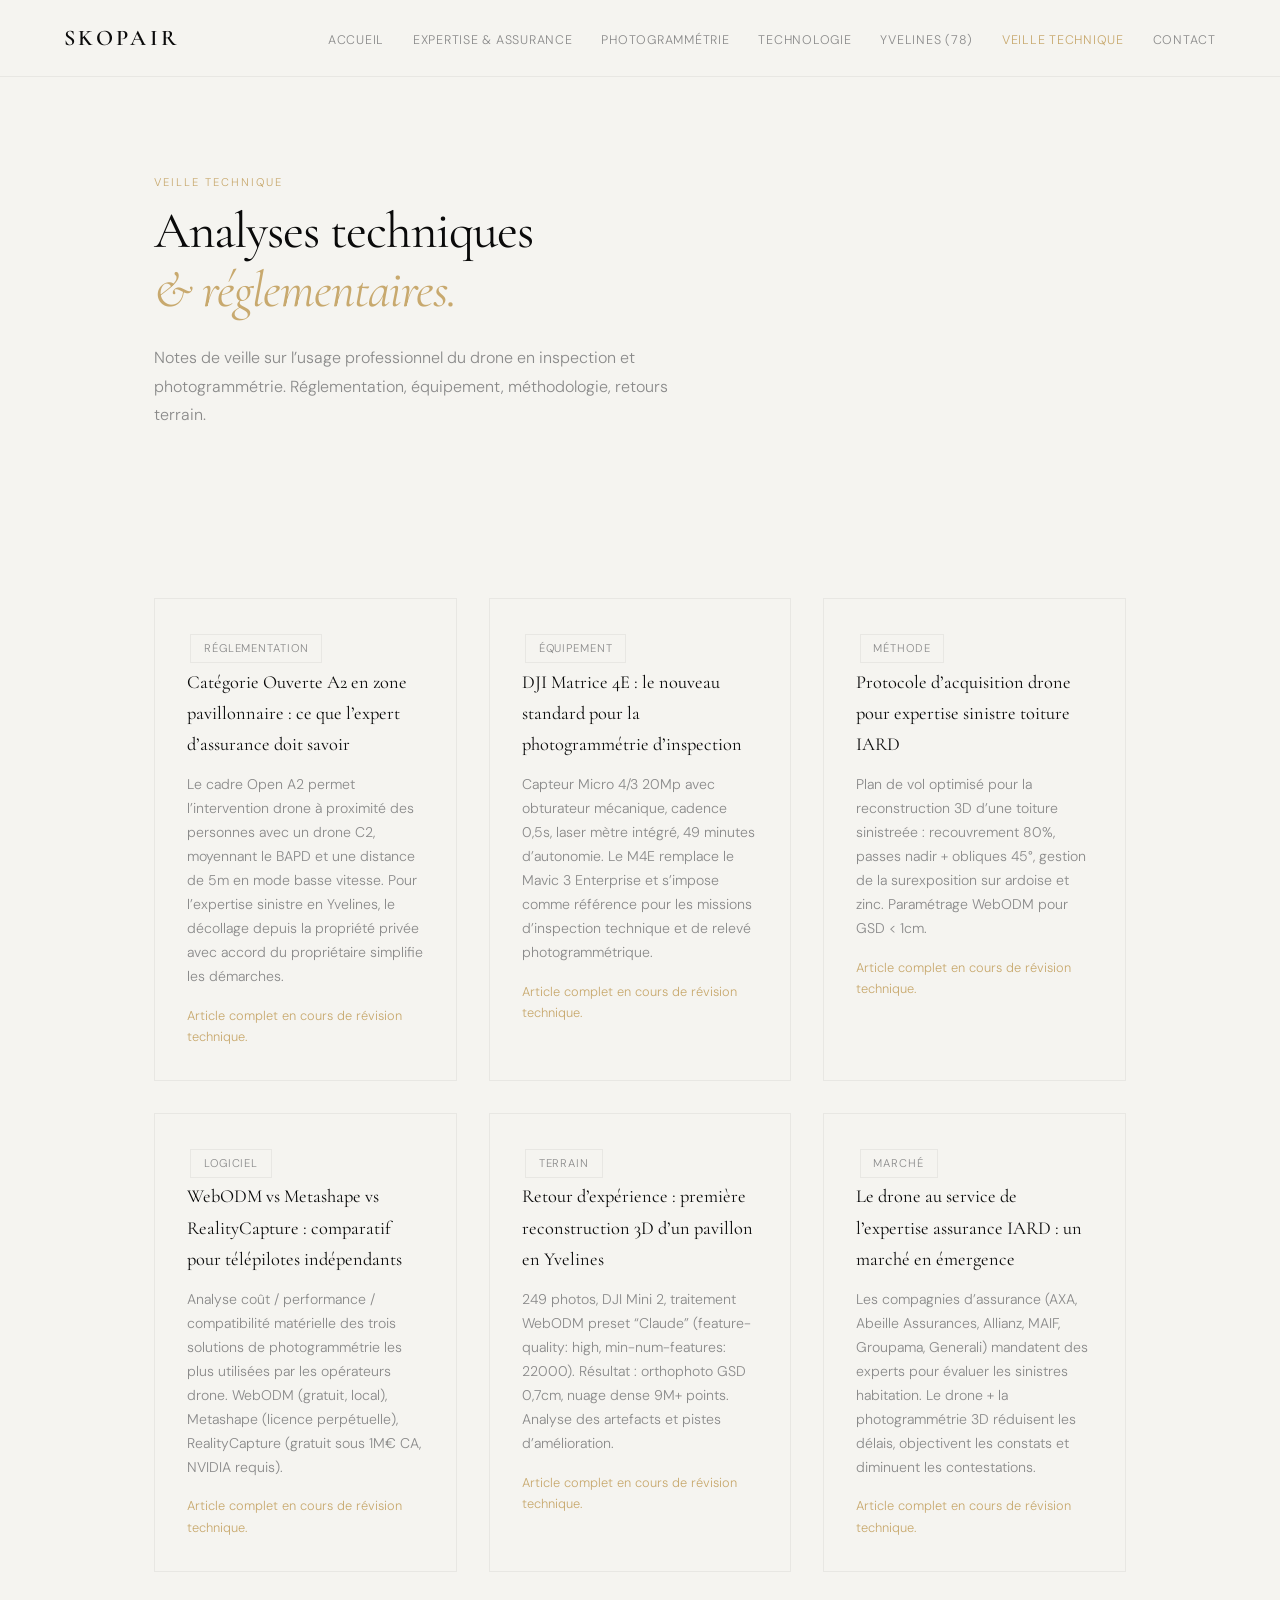
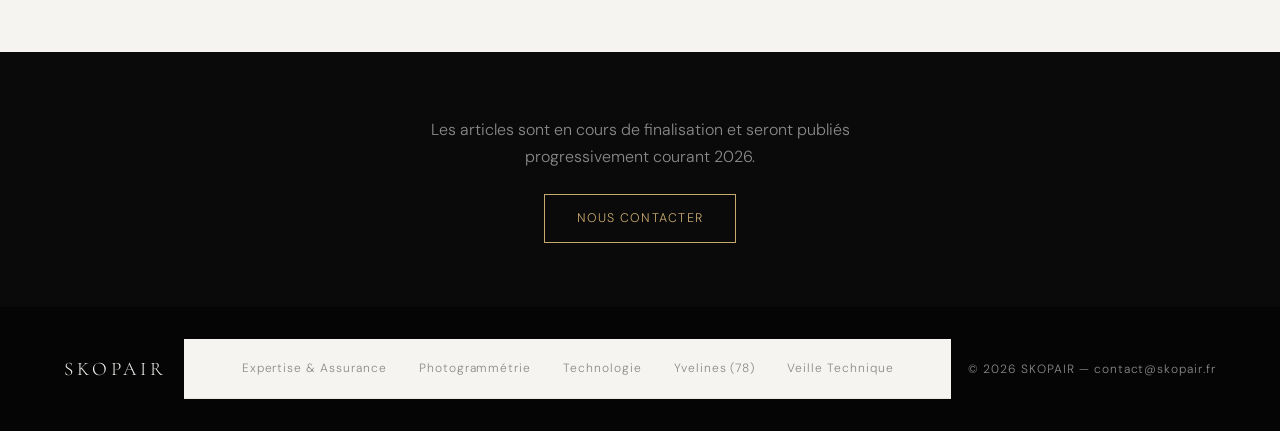
==== blog.html @ dc630876 "Normalize accent variable usage Agent-Logs-Url: https://github.com/louischataignon-cmyk/skopair.fr/s" ====
<!DOCTYPE html>
<html lang="fr">
<head>
  <meta charset="UTF-8">
  <meta name="viewport" content="width=device-width, initial-scale=1.0">
  <title>Veille Technique Drone & Photogrammétrie 2026 — IARD, Sinistre, Réglementation | SKOPAIR</title>
  <meta name="description" content="Analyses techniques et réglementaires sur le drone professionnel en inspection et photogrammétrie. Catégorie Ouverte A2, DJI Matrice 4E, WebODM, expertise sinistre IARD — Yvelines et Île-de-France.">
  <meta name="keywords" content="veille technique drone 2026, photogrammétrie drone Île-de-France, réglementation drone catégorie ouverte A2 BAPD, DJI Matrice 4E inspection, WebODM photogrammétrie professionnelle, drone expertise assurance IARD, blog drone professionnel Yvelines, Metashape RealityCapture comparatif, sinistre toiture drone, constat huissier drone">
  <meta name="robots" content="index, follow">
  <link rel="canonical" href="https://skopair.fr/blog.html">
  <link rel="preconnect" href="https://fonts.googleapis.com">
  <link href="https://fonts.googleapis.com/css2?family=Cormorant+Garamond:wght@300;400;500;600&family=DM+Sans:wght@300;400;500&display=swap" rel="stylesheet">
  <link rel="stylesheet" href="styles.css">
</head>
<body>
<nav>
  <a href="index.html" class="nav-logo">SKOPAIR</a>
  <ul class="nav-links"><li><a href="index.html">Accueil</a></li><li><a href="expertise.html">Expertise & Assurance</a></li><li><a href="photogrammetrie.html">Photogrammétrie</a></li><li><a href="technologie.html">Technologie</a></li><li><a href="yvelines.html">Yvelines (78)</a></li><li><a href="blog.html" class="active">Veille Technique</a></li>
    <li><a href="index.html#contact">Contact</a></li>
  </ul>
</nav>

<div class="page-hero fade-in">
  <p class="section-eyebrow">Veille Technique</p>
  <h1>Analyses techniques<br><em>&amp; r&eacute;glementaires.</em></h1>
  <p style="color:var(--gris);max-width:560px;font-size:1rem;line-height:1.8;margin-top:1rem;">Notes de veille sur l&rsquo;usage professionnel du drone en inspection et photogramm&eacute;trie. R&eacute;glementation, &eacute;quipement, m&eacute;thodologie, retours terrain.</p>
</div>

<section class="fade-in">
  <div class="card-grid">
    <div class="card">
      <span class="badge">R&eacute;glementation</span>
      <h3>Cat&eacute;gorie Ouverte A2 en zone pavillonnaire : ce que l&rsquo;expert d&rsquo;assurance doit savoir</h3>
      <p>Le cadre Open A2 permet l&rsquo;intervention drone &agrave; proximit&eacute; des personnes avec un drone C2, moyennant le BAPD et une distance de 5m en mode basse vitesse. Pour l&rsquo;expertise sinistre en Yvelines, le d&eacute;collage depuis la propri&eacute;t&eacute; priv&eacute;e avec accord du propri&eacute;taire simplifie les d&eacute;marches.</p>
      <p style="color:var(--accent);font-size:0.8rem;margin-top:1rem;">Article complet en cours de r&eacute;vision technique.</p>
    </div>
    <div class="card">
      <span class="badge">&Eacute;quipement</span>
      <h3>DJI Matrice 4E : le nouveau standard pour la photogramm&eacute;trie d&rsquo;inspection</h3>
      <p>Capteur Micro 4/3 20Mp avec obturateur m&eacute;canique, cadence 0,5s, laser m&egrave;tre int&eacute;gr&eacute;, 49 minutes d&rsquo;autonomie. Le M4E remplace le Mavic 3 Enterprise et s&rsquo;impose comme r&eacute;f&eacute;rence pour les missions d&rsquo;inspection technique et de relev&eacute; photogramm&eacute;trique.</p>
      <p style="color:var(--accent);font-size:0.8rem;margin-top:1rem;">Article complet en cours de r&eacute;vision technique.</p>
    </div>
    <div class="card">
      <span class="badge">M&eacute;thode</span>
      <h3>Protocole d&rsquo;acquisition drone pour expertise sinistre toiture IARD</h3>
      <p>Plan de vol optimis&eacute; pour la reconstruction 3D d&rsquo;une toiture sinistre&eacute;e : recouvrement 80%, passes nadir + obliques 45&deg;, gestion de la surexposition sur ardoise et zinc. Param&eacute;trage WebODM pour GSD &lt; 1cm.</p>
      <p style="color:var(--accent);font-size:0.8rem;margin-top:1rem;">Article complet en cours de r&eacute;vision technique.</p>
    </div>
    <div class="card">
      <span class="badge">Logiciel</span>
      <h3>WebODM vs Metashape vs RealityCapture : comparatif pour t&eacute;l&eacute;pilotes ind&eacute;pendants</h3>
      <p>Analyse co&ucirc;t / performance / compatibilit&eacute; mat&eacute;rielle des trois solutions de photogramm&eacute;trie les plus utilis&eacute;es par les op&eacute;rateurs drone. WebODM (gratuit, local), Metashape (licence perp&eacute;tuelle), RealityCapture (gratuit sous 1M&euro; CA, NVIDIA requis).</p>
      <p style="color:var(--accent);font-size:0.8rem;margin-top:1rem;">Article complet en cours de r&eacute;vision technique.</p>
    </div>
    <div class="card">
      <span class="badge">Terrain</span>
      <h3>Retour d&rsquo;exp&eacute;rience : premi&egrave;re reconstruction 3D d&rsquo;un pavillon en Yvelines</h3>
      <p>249 photos, DJI Mini 2, traitement WebODM preset &ldquo;Claude&rdquo; (feature-quality: high, min-num-features: 22000). R&eacute;sultat : orthophoto GSD 0,7cm, nuage dense 9M+ points. Analyse des artefacts et pistes d&rsquo;am&eacute;lioration.</p>
      <p style="color:var(--accent);font-size:0.8rem;margin-top:1rem;">Article complet en cours de r&eacute;vision technique.</p>
    </div>
    <div class="card">
      <span class="badge">March&eacute;</span>
      <h3>Le drone au service de l&rsquo;expertise assurance IARD : un march&eacute; en &eacute;mergence</h3>
      <p>Les compagnies d&rsquo;assurance (AXA, Abeille Assurances, Allianz, MAIF, Groupama, Generali) mandatent des experts pour &eacute;valuer les sinistres habitation. Le drone + la photogramm&eacute;trie 3D r&eacute;duisent les d&eacute;lais, objectivent les constats et diminuent les contestations.</p>
      <p style="color:var(--accent);font-size:0.8rem;margin-top:1rem;">Article complet en cours de r&eacute;vision technique.</p>
    </div>
  </div>
</section>

<section class="dark" style="text-align:center;">
  <p style="color:var(--gris);max-width:500px;margin:0 auto;">Les articles sont en cours de finalisation et seront publi&eacute;s progressivement courant 2026.</p>
  <a href="index.html#contact" class="btn-outline" style="margin-top:1.5rem;">Nous contacter</a>
</section>

<footer>
  <span class="footer-logo">SKOPAIR</span>
  <nav style="display:flex;gap:2rem;flex-wrap:wrap;justify-content:center;">
    <a href="expertise.html" style="color:var(--gris);text-decoration:none;font-size:0.75rem;">Expertise & Assurance</a>
    <a href="photogrammetrie.html" style="color:var(--gris);text-decoration:none;font-size:0.75rem;">Photogrammétrie</a>
    <a href="technologie.html" style="color:var(--gris);text-decoration:none;font-size:0.75rem;">Technologie</a>
    <a href="yvelines.html" style="color:var(--gris);text-decoration:none;font-size:0.75rem;">Yvelines (78)</a>
    <a href="blog.html" style="color:var(--gris);text-decoration:none;font-size:0.75rem;">Veille Technique</a>
  </nav>
  <span>&copy; 2026 SKOPAIR &mdash; contact@skopair.fr</span>
</footer>
<script>
  const obs = new IntersectionObserver(e => e.forEach(el => { if(el.isIntersecting) el.target.classList.add('visible'); }), {threshold:0.1});
  document.querySelectorAll('.fade-in').forEach(el => obs.observe(el));
</script>
</body>
</html>
---- styles.css ----
:root {
  --noir: #0a0a0a;
  --blanc: #f5f4f0;
  --gris: #8a8a8a;
  --gris-clair: #e8e7e3;
  --accent: #c8a96e;
  --accent-dark: #9e7e4a;
}

* {
  margin: 0;
  padding: 0;
  box-sizing: border-box;
}

html {
  scroll-behavior: smooth;
}

body {
  font-family: 'DM Sans', sans-serif;
  background: var(--blanc);
  color: var(--noir);
  font-size: 16px;
  line-height: 1.7;
  font-weight: 300;
  overflow-x: hidden;
}

h1,
h2,
h3 {
  font-family: 'Cormorant Garamond', serif;
  font-weight: 400;
}

h1 {
  font-size: clamp(2rem, 5vw, 3.2rem);
  line-height: 1.15;
  letter-spacing: -0.02em;
  margin-bottom: 1.5rem;
}

h1 em {
  font-style: italic;
  color: var(--accent);
}

h2 {
  font-size: clamp(1.5rem, 3.5vw, 2.2rem);
  line-height: 1.2;
  margin-bottom: 1.5rem;
}

h3 {
  font-size: 1.15rem;
}

a {
  color: var(--accent);
  text-decoration: none;
}

a:hover {
  text-decoration: underline;
}

nav {
  display: flex;
  justify-content: space-between;
  align-items: center;
  padding: 1.2rem 5%;
  border-bottom: 1px solid var(--gris-clair);
  position: sticky;
  top: 0;
  background: var(--blanc);
  z-index: 100;
}

.nav-logo {
  font-family: 'Cormorant Garamond', serif;
  font-size: 1.4rem;
  font-weight: 600;
  letter-spacing: 0.15em;
  color: var(--noir);
  text-decoration: none;
}

.nav-links {
  display: flex;
  list-style: none;
  gap: 1.8rem;
  flex-wrap: wrap;
}

.nav-links a {
  font-size: 0.78rem;
  letter-spacing: 0.06em;
  text-transform: uppercase;
  color: var(--gris);
  text-decoration: none;
  transition: color 0.2s;
}

.nav-links a:hover,
.nav-links a.active {
  color: var(--accent);
  text-decoration: none;
}

section {
  padding: 5rem 5%;
  max-width: 1100px;
  margin: 0 auto;
}

section.hero,
section.beige,
section.dark {
  max-width: none;
  margin: 0;
}

.section-eyebrow {
  font-size: 0.7rem;
  letter-spacing: 0.18em;
  text-transform: uppercase;
  color: var(--accent);
  margin-bottom: 0.6rem;
}

.section-intro {
  font-size: 1rem;
  color: #555;
  max-width: 640px;
  margin-bottom: 3rem;
}

.divider {
  width: 40px;
  height: 1px;
  background: var(--accent);
  margin: 1.5rem 0;
}

.btn-primary {
  display: inline-block;
  padding: 0.8rem 2rem;
  background: var(--accent);
  color: var(--noir);
  font-size: 0.78rem;
  letter-spacing: 0.1em;
  text-transform: uppercase;
  text-decoration: none;
  transition: background 0.2s;
}

.btn-primary:hover {
  background: var(--accent-dark);
  text-decoration: none;
}

.btn-outline {
  display: inline-block;
  padding: 0.8rem 2rem;
  border: 1px solid var(--accent);
  color: var(--accent);
  font-size: 0.78rem;
  letter-spacing: 0.1em;
  text-transform: uppercase;
  text-decoration: none;
  transition: all 0.2s;
  white-space: nowrap;
}

.btn-outline:hover {
  background: var(--accent);
  color: var(--noir);
  text-decoration: none;
}

.hero {
  min-height: 100vh;
  display: grid;
  grid-template-columns: 1fr 1fr;
  padding-top: 0;
}

.hero-content {
  display: flex;
  flex-direction: column;
  justify-content: center;
  padding: 5rem 4rem;
}

.hero-image {
  position: relative;
  overflow: hidden;
}

.hero-image img {
  width: 100%;
  height: 100%;
  object-fit: cover;
  filter: grayscale(20%);
}

.hero-image::after {
  content: '';
  position: absolute;
  inset: 0;
  background: linear-gradient(135deg, rgba(200, 169, 110, 0.15) 0%, transparent 60%);
}

.stats {
  background: var(--noir);
  display: grid;
  grid-template-columns: repeat(4, 1fr);
  text-align: center;
}

.stat {
  padding: 2.5rem 1.5rem;
  border-right: 1px solid #222;
}

.stat:last-child {
  border-right: none;
}

.stat-number {
  font-family: 'Cormorant Garamond', serif;
  font-size: 2.5rem;
  font-weight: 300;
  color: var(--accent);
  display: block;
}

.stat-label {
  font-size: 0.7rem;
  letter-spacing: 0.15em;
  text-transform: uppercase;
  color: var(--gris);
  margin-top: 0.4rem;
}

.grid-3 {
  display: grid;
  grid-template-columns: repeat(3, 1fr);
  gap: 2px;
}

.grid-2 {
  display: grid;
  grid-template-columns: 1fr 1fr;
  gap: 2px;
}

.card-grid {
  display: grid;
  grid-template-columns: repeat(auto-fit, minmax(280px, 1fr));
  gap: 2rem;
  margin-top: 2.5rem;
}

.card {
  background: var(--blanc);
  border: 1px solid var(--gris-clair);
  padding: 2rem;
  transition: border-color 0.2s, transform 0.2s;
}

.card:hover {
  border-color: var(--accent);
  transform: translateY(-3px);
}

.card-icon {
  font-size: 1.6rem;
  margin-bottom: 1rem;
  display: block;
}

.card h3 {
  margin-bottom: 0.8rem;
}

.card p {
  font-size: 0.88rem;
  color: var(--gris);
  line-height: 1.7;
}

section.dark {
  background: var(--noir);
  color: var(--blanc);
  padding: 4rem 5%;
}

section.dark h2 {
  color: var(--blanc);
}

section.dark .section-eyebrow {
  color: var(--accent);
}

.dark-grid {
  display: grid;
  grid-template-columns: repeat(2, 1fr);
  gap: 1px;
  background: #1a1a1a;
}

.dark-item {
  background: var(--noir);
  padding: 2.5rem;
  display: flex;
  gap: 1.5rem;
  transition: background 0.3s;
}

.dark-item:hover {
  background: #0f0f0f;
}

.dark-num {
  font-family: 'Cormorant Garamond', serif;
  font-size: 2.5rem;
  font-weight: 300;
  color: var(--accent);
  line-height: 1;
  min-width: 50px;
}

.dark-item h3 {
  font-size: 1.1rem;
  color: var(--blanc);
  margin-bottom: 0.5rem;
}

.dark-item p {
  font-size: 0.85rem;
  color: var(--gris);
  line-height: 1.7;
}

.beige {
  background: #f0ede6;
}

.contact-grid {
  display: grid;
  grid-template-columns: 1fr 1fr;
  gap: 5rem;
  align-items: start;
  margin-top: 3rem;
}

.contact-form {
  display: flex;
  flex-direction: column;
  gap: 1.2rem;
}

.form-group {
  display: flex;
  flex-direction: column;
  gap: 0.4rem;
}

.form-group label {
  font-size: 0.72rem;
  letter-spacing: 0.15em;
  text-transform: uppercase;
  color: var(--gris);
}

.form-group input,
.form-group textarea,
.form-group select {
  background: #111;
  border: 1px solid #333;
  color: var(--blanc);
  padding: 0.9rem 1rem;
  font-family: 'DM Sans', sans-serif;
  font-size: 0.9rem;
  outline: none;
  transition: border-color 0.3s;
  resize: vertical;
}

.form-group input:focus,
.form-group textarea:focus,
.form-group select:focus {
  border-color: var(--accent);
}

.btn-form {
  padding: 1rem 2.5rem;
  background: var(--accent);
  color: var(--noir);
  border: none;
  font-family: 'DM Sans', sans-serif;
  font-size: 0.8rem;
  letter-spacing: 0.15em;
  text-transform: uppercase;
  cursor: pointer;
  transition: background 0.3s;
  align-self: flex-start;
}

.btn-form:hover {
  background: var(--accent-dark);
}

.blog-grid {
  display: grid;
  grid-template-columns: repeat(2, 1fr);
  gap: 2px;
  margin-top: 3rem;
}

.blog-card {
  background: var(--blanc);
  padding: 2.5rem;
  border: 1px solid var(--gris-clair);
  transition: border-color 0.3s;
}

.blog-card:hover {
  border-color: var(--accent);
}

.blog-tag {
  font-size: 0.68rem;
  letter-spacing: 0.15em;
  text-transform: uppercase;
  color: var(--accent);
  margin-bottom: 0.8rem;
  display: block;
}

.blog-card h3 {
  font-family: 'Cormorant Garamond', serif;
  font-size: 1.2rem;
  font-weight: 400;
  margin-bottom: 0.8rem;
  line-height: 1.3;
}

.blog-card p {
  font-size: 0.85rem;
  color: #666;
  line-height: 1.7;
  margin-bottom: 1rem;
}

.blog-status {
  font-size: 0.72rem;
  letter-spacing: 0.1em;
  text-transform: uppercase;
  color: var(--gris);
  border-top: 1px solid var(--gris-clair);
  padding-top: 0.8rem;
  margin-top: 0.8rem;
}

.page-hero {
  padding: 6rem 5% 3rem;
  max-width: 1100px;
  margin: 0 auto;
}

.page-hero h1 {
  color: inherit;
}

.page-hero.dark {
  background: var(--noir);
  color: var(--blanc);
  max-width: none;
  margin: 0;
}

.badge {
  display: inline-block;
  padding: 0.25rem 0.8rem;
  font-size: 0.7rem;
  letter-spacing: 0.08em;
  text-transform: uppercase;
  border: 1px solid var(--gris-clair);
  color: var(--gris);
  margin: 0.2rem;
}

.spec-table {
  width: 100%;
  border-collapse: collapse;
  margin-top: 2rem;
  font-size: 0.9rem;
}

.spec-table th {
  background: var(--noir);
  color: var(--blanc);
  padding: 1rem 1.5rem;
  text-align: left;
  font-size: 0.72rem;
  letter-spacing: 0.12em;
  text-transform: uppercase;
  font-weight: 400;
}

.spec-table td {
  padding: 0.9rem 1.5rem;
  border-bottom: 1px solid var(--gris-clair);
  vertical-align: top;
}

.spec-table tr:hover td {
  background: #f8f7f3;
}

.spec-highlight {
  color: var(--accent);
  font-weight: 500;
}

.drone-card {
  background: var(--noir);
  color: var(--blanc);
  padding: 3rem;
  border-top: 3px solid var(--accent);
}

.drone-card h3 {
  font-family: 'Cormorant Garamond', serif;
  font-size: 1.8rem;
  font-weight: 300;
  color: var(--blanc);
  margin-bottom: 0.5rem;
}

.drone-card .tag {
  font-size: 0.68rem;
  letter-spacing: 0.15em;
  text-transform: uppercase;
  color: var(--accent);
  margin-bottom: 1.5rem;
  display: block;
}

footer {
  background: #050505;
  color: var(--gris);
  padding: 2rem 4rem;
  display: flex;
  justify-content: space-between;
  align-items: center;
  flex-wrap: wrap;
  gap: 1rem;
  font-size: 0.75rem;
  letter-spacing: 0.08em;
}

.footer-logo {
  font-family: 'Cormorant Garamond', serif;
  font-size: 1.2rem;
  color: var(--blanc);
  letter-spacing: 0.2em;
}

.fade-in {
  opacity: 0;
  transform: translateY(20px);
  transition: opacity 0.7s ease, transform 0.7s ease;
}

.fade-in.visible {
  opacity: 1;
  transform: translateY(0);
}

@media (max-width: 960px) {
  nav {
    padding: 1rem 5%;
  }

  .nav-links {
    display: none;
  }

  section {
    padding: 3.5rem 6%;
  }

  .hero {
    grid-template-columns: 1fr;
  }

  .hero-image {
    height: 280px;
  }

  .hero-content {
    padding: 4rem 6%;
  }

  .grid-3,
  .grid-2,
  .dark-grid,
  .blog-grid,
  .contact-grid,
  .card-grid {
    grid-template-columns: 1fr;
  }

  .stats {
    grid-template-columns: repeat(2, 1fr);
  }

  .stat {
    border-right: none;
    border-bottom: 1px solid #222;
  }

  footer {
    flex-direction: column;
    text-align: center;
    padding: 2rem;
  }

  .page-hero {
    padding: 7rem 6% 3rem;
  }
}
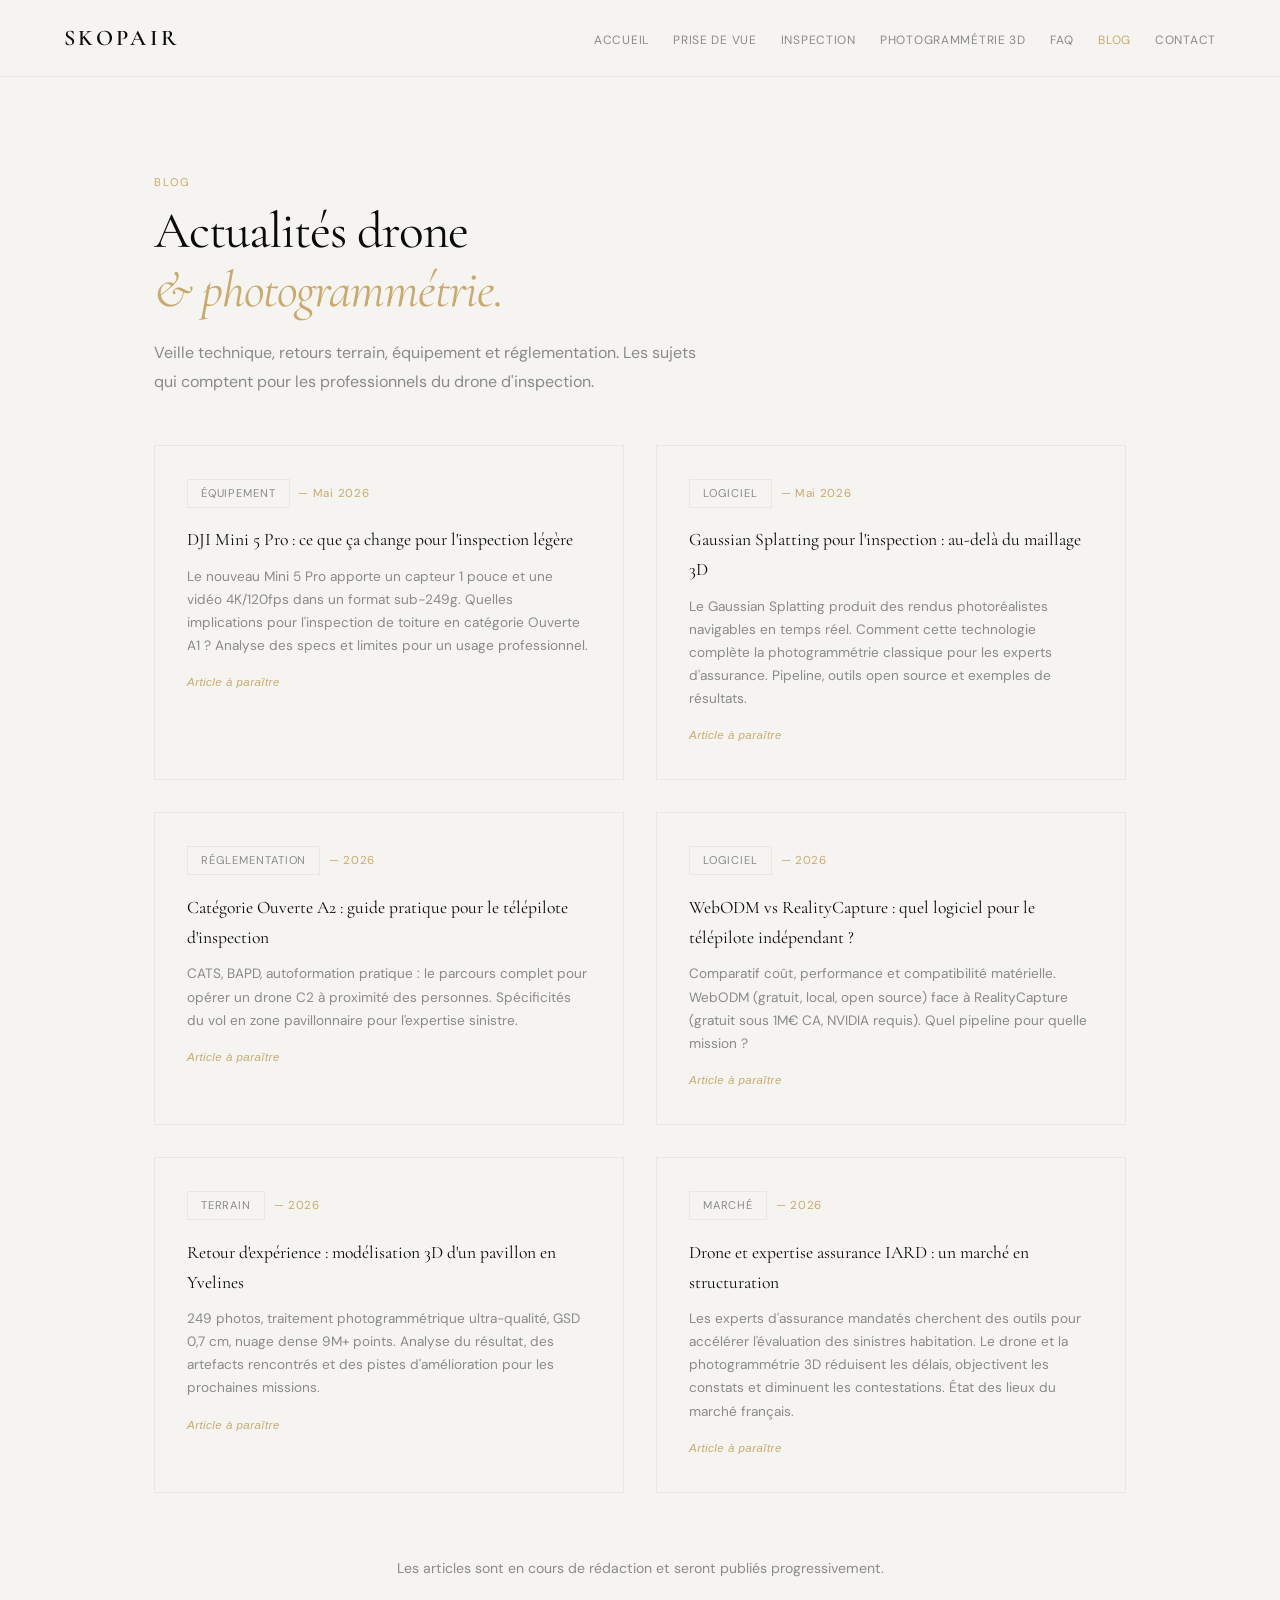
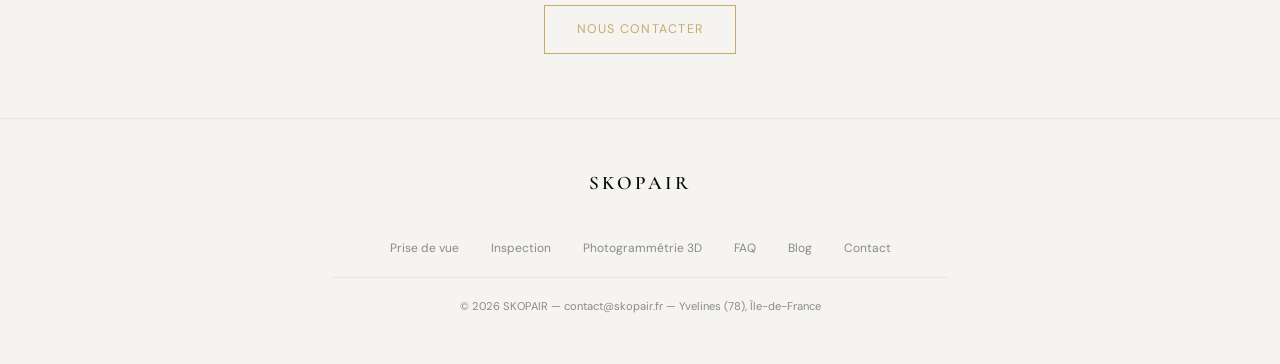
==== commit e3655228: "Add files via upload" ====
--- a/blog.html
+++ b/blog.html
@@ -3,89 +3,155 @@
 <head>
   <meta charset="UTF-8">
   <meta name="viewport" content="width=device-width, initial-scale=1.0">
-  <title>Veille Technique Drone & Photogrammétrie 2026 — IARD, Sinistre, Réglementation | SKOPAIR</title>
-  <meta name="description" content="Analyses techniques et réglementaires sur le drone professionnel en inspection et photogrammétrie. Catégorie Ouverte A2, DJI Matrice 4E, WebODM, expertise sinistre IARD — Yvelines et Île-de-France.">
-  <meta name="keywords" content="veille technique drone 2026, photogrammétrie drone Île-de-France, réglementation drone catégorie ouverte A2 BAPD, DJI Matrice 4E inspection, WebODM photogrammétrie professionnelle, drone expertise assurance IARD, blog drone professionnel Yvelines, Metashape RealityCapture comparatif, sinistre toiture drone, constat huissier drone">
+  <title>Blog — Actualités Drone, Photogrammétrie & Inspection 2026 | SKOPAIR</title>
+  <meta name="description" content="Actualités et analyses sur le drone professionnel : inspection, photogrammétrie 3D, réglementation, nouveaux équipements. DJI Mini 5 Pro, catégorie ouverte A2, Gaussian Splatting — SKOPAIR Yvelines.">
+  <meta name="keywords" content="blog drone professionnel 2026, DJI Mini 5 Pro test, drone inspection toiture actualité, photogrammétrie 3D drone, Gaussian Splatting bâtiment, réglementation drone catégorie ouverte A2, drone expert assurance IARD, WebODM RealityCapture comparatif, drone Yvelines Île-de-France, inspection sinistre drone">
   <meta name="robots" content="index, follow">
   <link rel="canonical" href="https://skopair.fr/blog.html">
+  <link rel="icon" href="favicon.ico" type="image/x-icon">
   <link rel="preconnect" href="https://fonts.googleapis.com">
   <link href="https://fonts.googleapis.com/css2?family=Cormorant+Garamond:wght@300;400;500;600&family=DM+Sans:wght@300;400;500&display=swap" rel="stylesheet">
-  <link rel="stylesheet" href="styles.css">
+  <style>
+    :root{--noir:#0a0a0a;--blanc:#f5f4f0;--or:#c8a96e;--or-hover:#b8993e;--gris:#8a8a8a;--gris-clair:#e8e7e3}
+    *{margin:0;padding:0;box-sizing:border-box}html{scroll-behavior:smooth}
+    body{font-family:'DM Sans',sans-serif;background:var(--blanc);color:var(--noir);font-size:16px;line-height:1.7}
+    h1,h2,h3{font-family:'Cormorant Garamond',serif;font-weight:400}
+    h1{font-size:clamp(2rem,5vw,3.2rem);line-height:1.15;letter-spacing:-0.02em}
+    h2{font-size:clamp(1.5rem,3.5vw,2.2rem);line-height:1.2}h3{font-size:1.15rem}
+    a{color:var(--or);text-decoration:none}a:hover{text-decoration:underline}
+    nav{display:flex;justify-content:space-between;align-items:center;padding:1.2rem 5%;border-bottom:1px solid var(--gris-clair);position:sticky;top:0;background:var(--blanc);z-index:100}
+    .nav-logo{font-family:'Cormorant Garamond',serif;font-size:1.4rem;font-weight:600;letter-spacing:.15em;color:var(--noir);text-decoration:none}
+    .nav-links{display:flex;list-style:none;gap:1.5rem;flex-wrap:wrap;align-items:center}
+    .nav-links a{font-size:.75rem;letter-spacing:.06em;text-transform:uppercase;color:var(--gris);text-decoration:none;transition:color .2s}
+    .nav-links a:hover,.nav-links a.active{color:var(--or)}
+    .hamburger{display:none;flex-direction:column;gap:5px;cursor:pointer;background:none;border:none;padding:4px}
+    .hamburger span{width:22px;height:2px;background:var(--noir);transition:all .3s}
+    .section-eyebrow{font-size:.7rem;letter-spacing:.18em;text-transform:uppercase;color:var(--or);margin-bottom:.6rem}
+    .page-hero{padding:6rem 5% 3rem;max-width:1100px;margin:0 auto}
+    .page-hero h1 em{font-style:italic;color:var(--or)}
+    .badge{display:inline-block;padding:.25rem .8rem;font-size:.7rem;letter-spacing:.08em;text-transform:uppercase;border:1px solid var(--gris-clair);color:var(--gris);margin:0 .3rem .3rem 0}
+    .blog-grid{max-width:1100px;margin:0 auto;padding:0 5% 4rem;display:grid;grid-template-columns:repeat(auto-fit,minmax(320px,1fr));gap:2rem}
+    .blog-card{border:1px solid var(--gris-clair);padding:2rem;transition:border-color .3s,transform .2s}
+    .blog-card:hover{border-color:var(--or);transform:translateY(-2px)}
+    .blog-card h3{margin:.8rem 0 .6rem;font-size:1.1rem}
+    .blog-card p{font-size:.85rem;color:var(--gris);line-height:1.7}
+    .blog-date{font-size:.72rem;color:var(--or);letter-spacing:.06em}
+    .blog-status{display:inline-block;margin-top:1rem;font-size:.72rem;color:var(--or);letter-spacing:.04em;font-style:italic}
+    .btn-outline{display:inline-block;padding:.8rem 2rem;border:1px solid var(--or);color:var(--or);font-size:.78rem;letter-spacing:.1em;text-transform:uppercase;text-decoration:none;transition:all .2s}
+    .btn-outline:hover{background:var(--or);color:var(--noir);text-decoration:none}
+    footer{display:flex;flex-direction:column;align-items:center;gap:1.2rem;padding:3rem 5%;border-top:1px solid var(--gris-clair);text-align:center}
+    .footer-logo{font-family:'Cormorant Garamond',serif;font-size:1.2rem;font-weight:600;letter-spacing:.15em}
+    .footer-nav{display:flex;gap:2rem;flex-wrap:wrap;justify-content:center}
+    .footer-nav a{color:var(--gris);text-decoration:none;font-size:.75rem}.footer-nav a:hover{color:var(--or)}
+    .footer-copy{font-size:.7rem;color:var(--gris)}
+    .fade-in{opacity:0;transform:translateY(20px);transition:opacity .6s,transform .6s}
+    .fade-in.visible{opacity:1;transform:translateY(0)}
+    @media(max-width:768px){
+      .hamburger{display:flex}
+      .nav-links{display:none;position:absolute;top:100%;left:0;right:0;flex-direction:column;background:var(--blanc);padding:1.5rem 5%;border-bottom:1px solid var(--gris-clair);gap:1rem}
+      .nav-links.open{display:flex}
+      .page-hero,.blog-grid{padding-left:6%;padding-right:6%}
+      .blog-grid{grid-template-columns:1fr}
+    }
+  </style>
 </head>
 <body>
+
 <nav>
   <a href="index.html" class="nav-logo">SKOPAIR</a>
-  <ul class="nav-links"><li><a href="index.html">Accueil</a></li><li><a href="expertise.html">Expertise & Assurance</a></li><li><a href="photogrammetrie.html">Photogrammétrie</a></li><li><a href="technologie.html">Technologie</a></li><li><a href="yvelines.html">Yvelines (78)</a></li><li><a href="blog.html" class="active">Veille Technique</a></li>
-    <li><a href="index.html#contact">Contact</a></li>
+  <button class="hamburger" onclick="document.querySelector('.nav-links').classList.toggle('open')" aria-label="Menu">
+    <span></span><span></span><span></span>
+  </button>
+  <ul class="nav-links">
+    <li><a href="index.html">Accueil</a></li>
+    <li><a href="prisedevue.html">Prise de vue</a></li>
+    <li><a href="inspection.html">Inspection</a></li>
+    <li><a href="photogrammetrie.html">Photogramm&eacute;trie 3D</a></li>
+    <li><a href="faq.html">FAQ</a></li>
+    <li><a href="blog.html" class="active">Blog</a></li>
+    <li><a href="contact.html">Contact</a></li>
   </ul>
 </nav>
 
 <div class="page-hero fade-in">
-  <p class="section-eyebrow">Veille Technique</p>
-  <h1>Analyses techniques<br><em>&amp; r&eacute;glementaires.</em></h1>
-  <p style="color:var(--gris);max-width:560px;font-size:1rem;line-height:1.8;margin-top:1rem;">Notes de veille sur l&rsquo;usage professionnel du drone en inspection et photogramm&eacute;trie. R&eacute;glementation, &eacute;quipement, m&eacute;thodologie, retours terrain.</p>
+  <p class="section-eyebrow">Blog</p>
+  <h1>Actualit&eacute;s drone<br><em>&amp; photogramm&eacute;trie.</em></h1>
+  <p style="color:var(--gris);max-width:560px;font-size:1rem;line-height:1.8;margin-top:1.2rem;">Veille technique, retours terrain, &eacute;quipement et r&eacute;glementation. Les sujets qui comptent pour les professionnels du drone d'inspection.</p>
 </div>
 
-<section class="fade-in">
-  <div class="card-grid">
-    <div class="card">
-      <span class="badge">R&eacute;glementation</span>
-      <h3>Cat&eacute;gorie Ouverte A2 en zone pavillonnaire : ce que l&rsquo;expert d&rsquo;assurance doit savoir</h3>
-      <p>Le cadre Open A2 permet l&rsquo;intervention drone &agrave; proximit&eacute; des personnes avec un drone C2, moyennant le BAPD et une distance de 5m en mode basse vitesse. Pour l&rsquo;expertise sinistre en Yvelines, le d&eacute;collage depuis la propri&eacute;t&eacute; priv&eacute;e avec accord du propri&eacute;taire simplifie les d&eacute;marches.</p>
-      <p style="color:var(--accent);font-size:0.8rem;margin-top:1rem;">Article complet en cours de r&eacute;vision technique.</p>
-    </div>
-    <div class="card">
-      <span class="badge">&Eacute;quipement</span>
-      <h3>DJI Matrice 4E : le nouveau standard pour la photogramm&eacute;trie d&rsquo;inspection</h3>
-      <p>Capteur Micro 4/3 20Mp avec obturateur m&eacute;canique, cadence 0,5s, laser m&egrave;tre int&eacute;gr&eacute;, 49 minutes d&rsquo;autonomie. Le M4E remplace le Mavic 3 Enterprise et s&rsquo;impose comme r&eacute;f&eacute;rence pour les missions d&rsquo;inspection technique et de relev&eacute; photogramm&eacute;trique.</p>
-      <p style="color:var(--accent);font-size:0.8rem;margin-top:1rem;">Article complet en cours de r&eacute;vision technique.</p>
-    </div>
-    <div class="card">
-      <span class="badge">M&eacute;thode</span>
-      <h3>Protocole d&rsquo;acquisition drone pour expertise sinistre toiture IARD</h3>
-      <p>Plan de vol optimis&eacute; pour la reconstruction 3D d&rsquo;une toiture sinistre&eacute;e : recouvrement 80%, passes nadir + obliques 45&deg;, gestion de la surexposition sur ardoise et zinc. Param&eacute;trage WebODM pour GSD &lt; 1cm.</p>
-      <p style="color:var(--accent);font-size:0.8rem;margin-top:1rem;">Article complet en cours de r&eacute;vision technique.</p>
-    </div>
-    <div class="card">
-      <span class="badge">Logiciel</span>
-      <h3>WebODM vs Metashape vs RealityCapture : comparatif pour t&eacute;l&eacute;pilotes ind&eacute;pendants</h3>
-      <p>Analyse co&ucirc;t / performance / compatibilit&eacute; mat&eacute;rielle des trois solutions de photogramm&eacute;trie les plus utilis&eacute;es par les op&eacute;rateurs drone. WebODM (gratuit, local), Metashape (licence perp&eacute;tuelle), RealityCapture (gratuit sous 1M&euro; CA, NVIDIA requis).</p>
-      <p style="color:var(--accent);font-size:0.8rem;margin-top:1rem;">Article complet en cours de r&eacute;vision technique.</p>
-    </div>
-    <div class="card">
-      <span class="badge">Terrain</span>
-      <h3>Retour d&rsquo;exp&eacute;rience : premi&egrave;re reconstruction 3D d&rsquo;un pavillon en Yvelines</h3>
-      <p>249 photos, DJI Mini 2, traitement WebODM preset &ldquo;Claude&rdquo; (feature-quality: high, min-num-features: 22000). R&eacute;sultat : orthophoto GSD 0,7cm, nuage dense 9M+ points. Analyse des artefacts et pistes d&rsquo;am&eacute;lioration.</p>
-      <p style="color:var(--accent);font-size:0.8rem;margin-top:1rem;">Article complet en cours de r&eacute;vision technique.</p>
-    </div>
-    <div class="card">
-      <span class="badge">March&eacute;</span>
-      <h3>Le drone au service de l&rsquo;expertise assurance IARD : un march&eacute; en &eacute;mergence</h3>
-      <p>Les compagnies d&rsquo;assurance (AXA, Abeille Assurances, Allianz, MAIF, Groupama, Generali) mandatent des experts pour &eacute;valuer les sinistres habitation. Le drone + la photogramm&eacute;trie 3D r&eacute;duisent les d&eacute;lais, objectivent les constats et diminuent les contestations.</p>
-      <p style="color:var(--accent);font-size:0.8rem;margin-top:1rem;">Article complet en cours de r&eacute;vision technique.</p>
-    </div>
+<div class="blog-grid fade-in">
+
+  <div class="blog-card">
+    <span class="badge">&Eacute;quipement</span>
+    <span class="blog-date">&mdash; Mai 2026</span>
+    <h3>DJI Mini 5 Pro : ce que &ccedil;a change pour l'inspection l&eacute;g&egrave;re</h3>
+    <p>Le nouveau Mini 5 Pro apporte un capteur 1 pouce et une vid&eacute;o 4K/120fps dans un format sub-249g. Quelles implications pour l'inspection de toiture en cat&eacute;gorie Ouverte A1 ? Analyse des specs et limites pour un usage professionnel.</p>
+    <span class="blog-status">Article &agrave; para&icirc;tre</span>
   </div>
-</section>
 
-<section class="dark" style="text-align:center;">
-  <p style="color:var(--gris);max-width:500px;margin:0 auto;">Les articles sont en cours de finalisation et seront publi&eacute;s progressivement courant 2026.</p>
-  <a href="index.html#contact" class="btn-outline" style="margin-top:1.5rem;">Nous contacter</a>
-</section>
+  <div class="blog-card">
+    <span class="badge">Logiciel</span>
+    <span class="blog-date">&mdash; Mai 2026</span>
+    <h3>Gaussian Splatting pour l'inspection : au-del&agrave; du maillage 3D</h3>
+    <p>Le Gaussian Splatting produit des rendus photor&eacute;alistes navigables en temps r&eacute;el. Comment cette technologie compl&egrave;te la photogramm&eacute;trie classique pour les experts d'assurance. Pipeline, outils open source et exemples de r&eacute;sultats.</p>
+    <span class="blog-status">Article &agrave; para&icirc;tre</span>
+  </div>
+
+  <div class="blog-card">
+    <span class="badge">R&eacute;glementation</span>
+    <span class="blog-date">&mdash; 2026</span>
+    <h3>Cat&eacute;gorie Ouverte A2 : guide pratique pour le t&eacute;l&eacute;pilote d'inspection</h3>
+    <p>CATS, BAPD, autoformation pratique : le parcours complet pour op&eacute;rer un drone C2 &agrave; proximit&eacute; des personnes. Sp&eacute;cificit&eacute;s du vol en zone pavillonnaire pour l'expertise sinistre.</p>
+    <span class="blog-status">Article &agrave; para&icirc;tre</span>
+  </div>
+
+  <div class="blog-card">
+    <span class="badge">Logiciel</span>
+    <span class="blog-date">&mdash; 2026</span>
+    <h3>WebODM vs RealityCapture : quel logiciel pour le t&eacute;l&eacute;pilote ind&eacute;pendant ?</h3>
+    <p>Comparatif co&ucirc;t, performance et compatibilit&eacute; mat&eacute;rielle. WebODM (gratuit, local, open source) face &agrave; RealityCapture (gratuit sous 1M&euro; CA, NVIDIA requis). Quel pipeline pour quelle mission ?</p>
+    <span class="blog-status">Article &agrave; para&icirc;tre</span>
+  </div>
+
+  <div class="blog-card">
+    <span class="badge">Terrain</span>
+    <span class="blog-date">&mdash; 2026</span>
+    <h3>Retour d'exp&eacute;rience : mod&eacute;lisation 3D d'un pavillon en Yvelines</h3>
+    <p>249 photos, traitement photogramm&eacute;trique ultra-qualit&eacute;, GSD 0,7 cm, nuage dense 9M+ points. Analyse du r&eacute;sultat, des artefacts rencontr&eacute;s et des pistes d'am&eacute;lioration pour les prochaines missions.</p>
+    <span class="blog-status">Article &agrave; para&icirc;tre</span>
+  </div>
+
+  <div class="blog-card">
+    <span class="badge">March&eacute;</span>
+    <span class="blog-date">&mdash; 2026</span>
+    <h3>Drone et expertise assurance IARD : un march&eacute; en structuration</h3>
+    <p>Les experts d'assurance mandat&eacute;s cherchent des outils pour acc&eacute;l&eacute;rer l'&eacute;valuation des sinistres habitation. Le drone et la photogramm&eacute;trie 3D r&eacute;duisent les d&eacute;lais, objectivent les constats et diminuent les contestations. &Eacute;tat des lieux du march&eacute; fran&ccedil;ais.</p>
+    <span class="blog-status">Article &agrave; para&icirc;tre</span>
+  </div>
+
+</div>
+
+<div style="text-align:center;padding:0 5% 4rem;" class="fade-in">
+  <p style="color:var(--gris);max-width:500px;margin:0 auto 1.5rem;font-size:.88rem;">Les articles sont en cours de r&eacute;daction et seront publi&eacute;s progressivement.</p>
+  <a href="contact.html" class="btn-outline">Nous contacter</a>
+</div>
 
 <footer>
   <span class="footer-logo">SKOPAIR</span>
-  <nav style="display:flex;gap:2rem;flex-wrap:wrap;justify-content:center;">
-    <a href="expertise.html" style="color:var(--gris);text-decoration:none;font-size:0.75rem;">Expertise & Assurance</a>
-    <a href="photogrammetrie.html" style="color:var(--gris);text-decoration:none;font-size:0.75rem;">Photogrammétrie</a>
-    <a href="technologie.html" style="color:var(--gris);text-decoration:none;font-size:0.75rem;">Technologie</a>
-    <a href="yvelines.html" style="color:var(--gris);text-decoration:none;font-size:0.75rem;">Yvelines (78)</a>
-    <a href="blog.html" style="color:var(--gris);text-decoration:none;font-size:0.75rem;">Veille Technique</a>
+  <nav class="footer-nav">
+    <a href="prisedevue.html">Prise de vue</a>
+    <a href="inspection.html">Inspection</a>
+    <a href="photogrammetrie.html">Photogramm&eacute;trie 3D</a>
+    <a href="faq.html">FAQ</a>
+    <a href="blog.html">Blog</a>
+    <a href="contact.html">Contact</a>
   </nav>
-  <span>&copy; 2026 SKOPAIR &mdash; contact@skopair.fr</span>
+  <span class="footer-copy">&copy; 2026 SKOPAIR &mdash; contact@skopair.fr &mdash; Yvelines (78), &Icirc;le-de-France</span>
 </footer>
+
 <script>
-  const obs = new IntersectionObserver(e => e.forEach(el => { if(el.isIntersecting) el.target.classList.add('visible'); }), {threshold:0.1});
-  document.querySelectorAll('.fade-in').forEach(el => obs.observe(el));
+  const obs=new IntersectionObserver(e=>e.forEach(el=>{if(el.isIntersecting)el.target.classList.add('visible')}),{threshold:.1});
+  document.querySelectorAll('.fade-in').forEach(el=>obs.observe(el));
 </script>
 </body>
-</html>+</html>
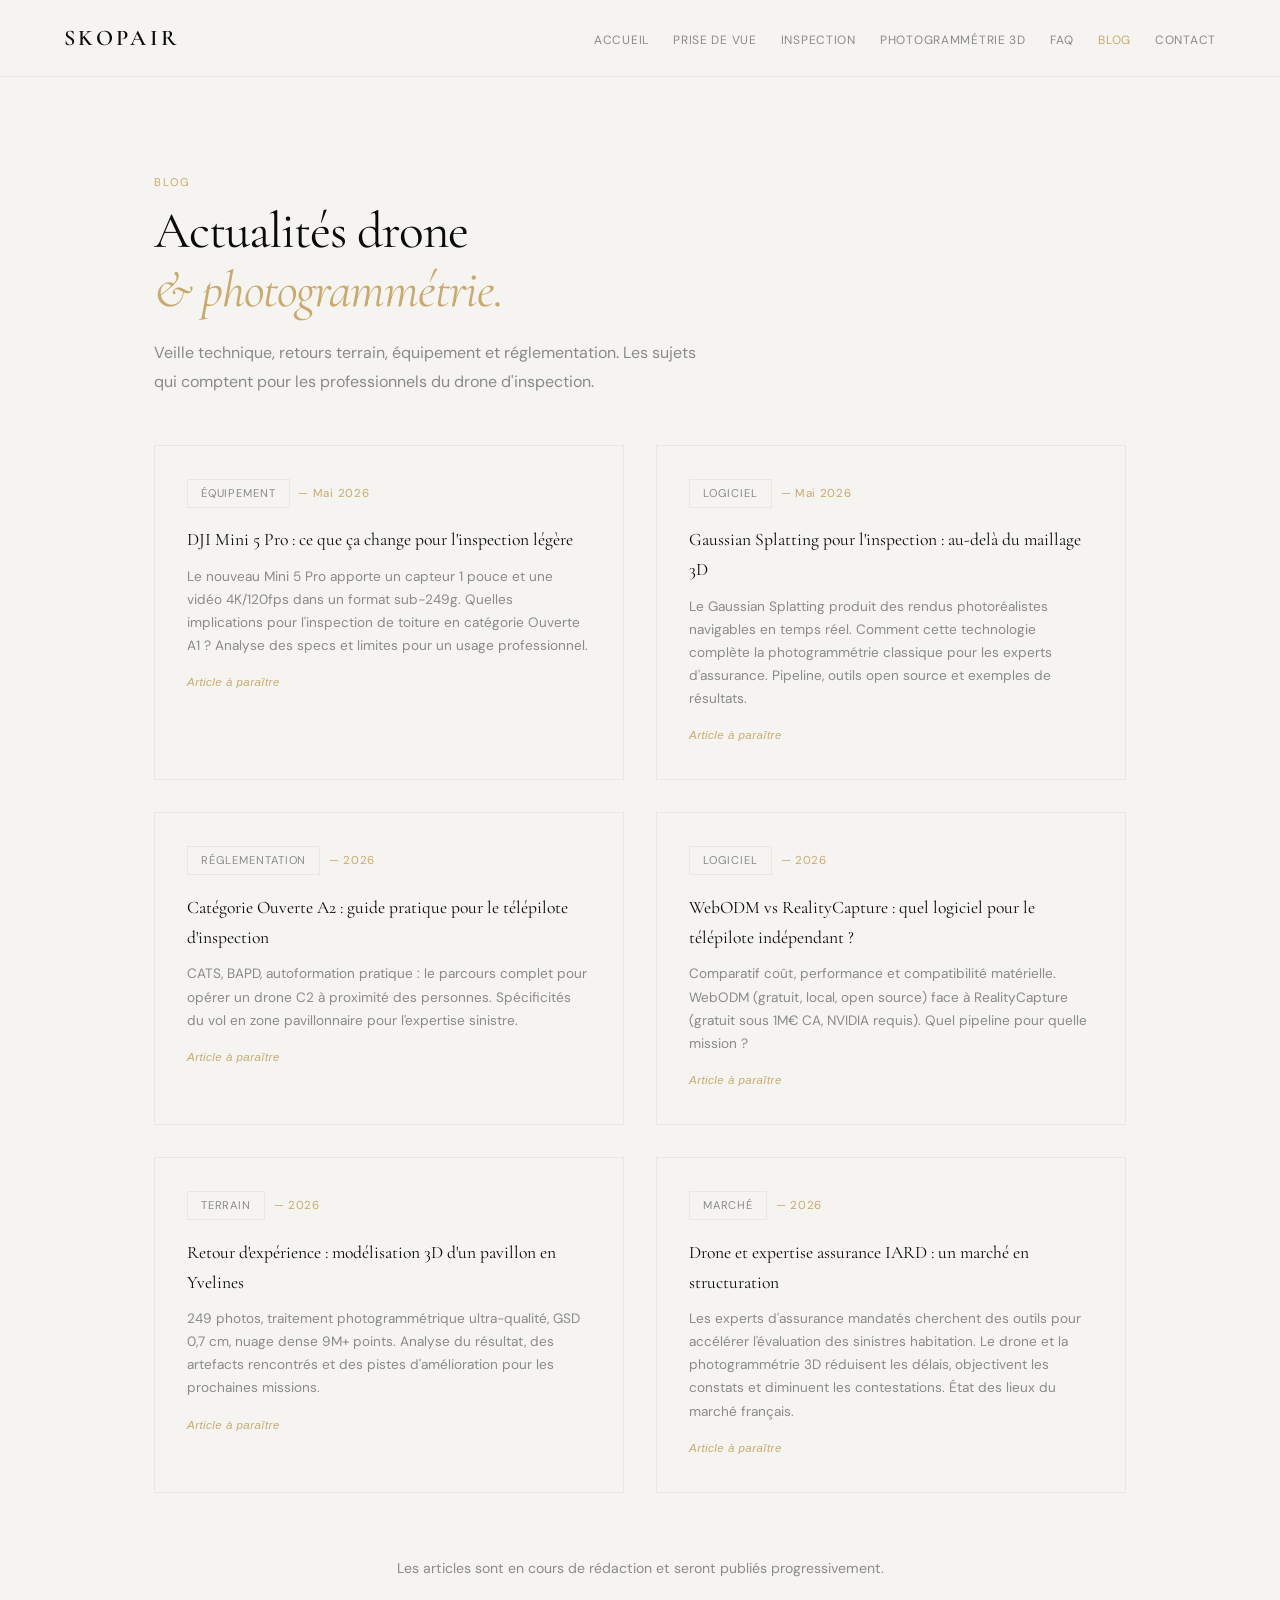
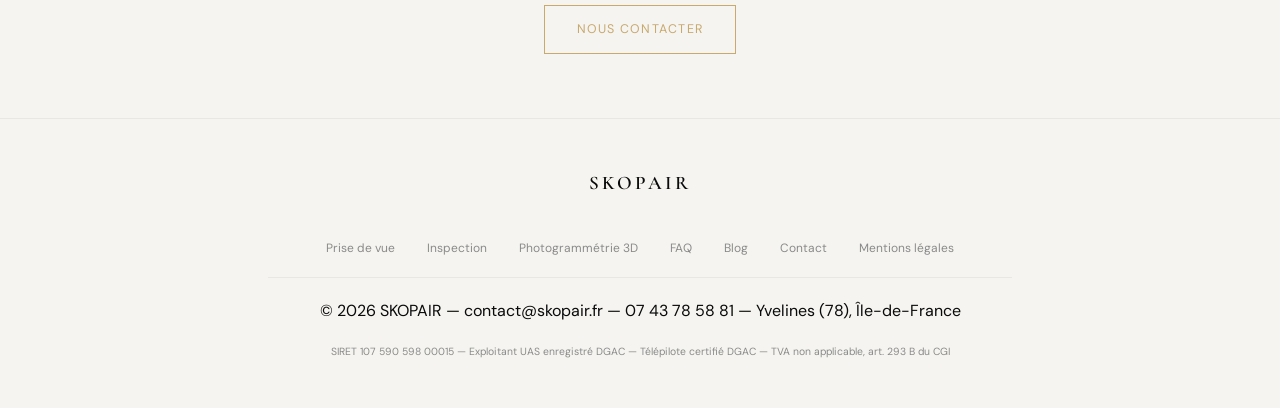
==== commit f371f0b7: "Update blog.html" ====
--- a/blog.html
+++ b/blog.html
@@ -43,7 +43,7 @@
     .footer-logo{font-family:'Cormorant Garamond',serif;font-size:1.2rem;font-weight:600;letter-spacing:.15em}
     .footer-nav{display:flex;gap:2rem;flex-wrap:wrap;justify-content:center}
     .footer-nav a{color:var(--gris);text-decoration:none;font-size:.75rem}.footer-nav a:hover{color:var(--or)}
-    .footer-copy{font-size:.7rem;color:var(--gris)}
+.footer-legal{font-size:.65rem;color:var(--gris);line-height:1.6}
     .fade-in{opacity:0;transform:translateY(20px);transition:opacity .6s,transform .6s}
     .fade-in.visible{opacity:1;transform:translateY(0)}
     @media(max-width:768px){
@@ -145,8 +145,10 @@
     <a href="faq.html">FAQ</a>
     <a href="blog.html">Blog</a>
     <a href="contact.html">Contact</a>
+    <a href="mentions-legales.html">Mentions l&eacute;gales</a>
   </nav>
-  <span class="footer-copy">&copy; 2026 SKOPAIR &mdash; contact@skopair.fr &mdash; Yvelines (78), &Icirc;le-de-France</span>
+  <span class="footer-copy">&copy; 2026 SKOPAIR &mdash; contact@skopair.fr &mdash; 07&nbsp;43&nbsp;78&nbsp;58&nbsp;81 &mdash; Yvelines (78), &Icirc;le-de-France</span>
+  <span class="footer-legal">SIRET 107&nbsp;590&nbsp;598&nbsp;00015 &mdash; Exploitant UAS enregistr&eacute; DGAC &mdash; T&eacute;l&eacute;pilote certifi&eacute; DGAC &mdash; TVA non applicable, art.&nbsp;293&nbsp;B du CGI</span>
 </footer>
 
 <script>
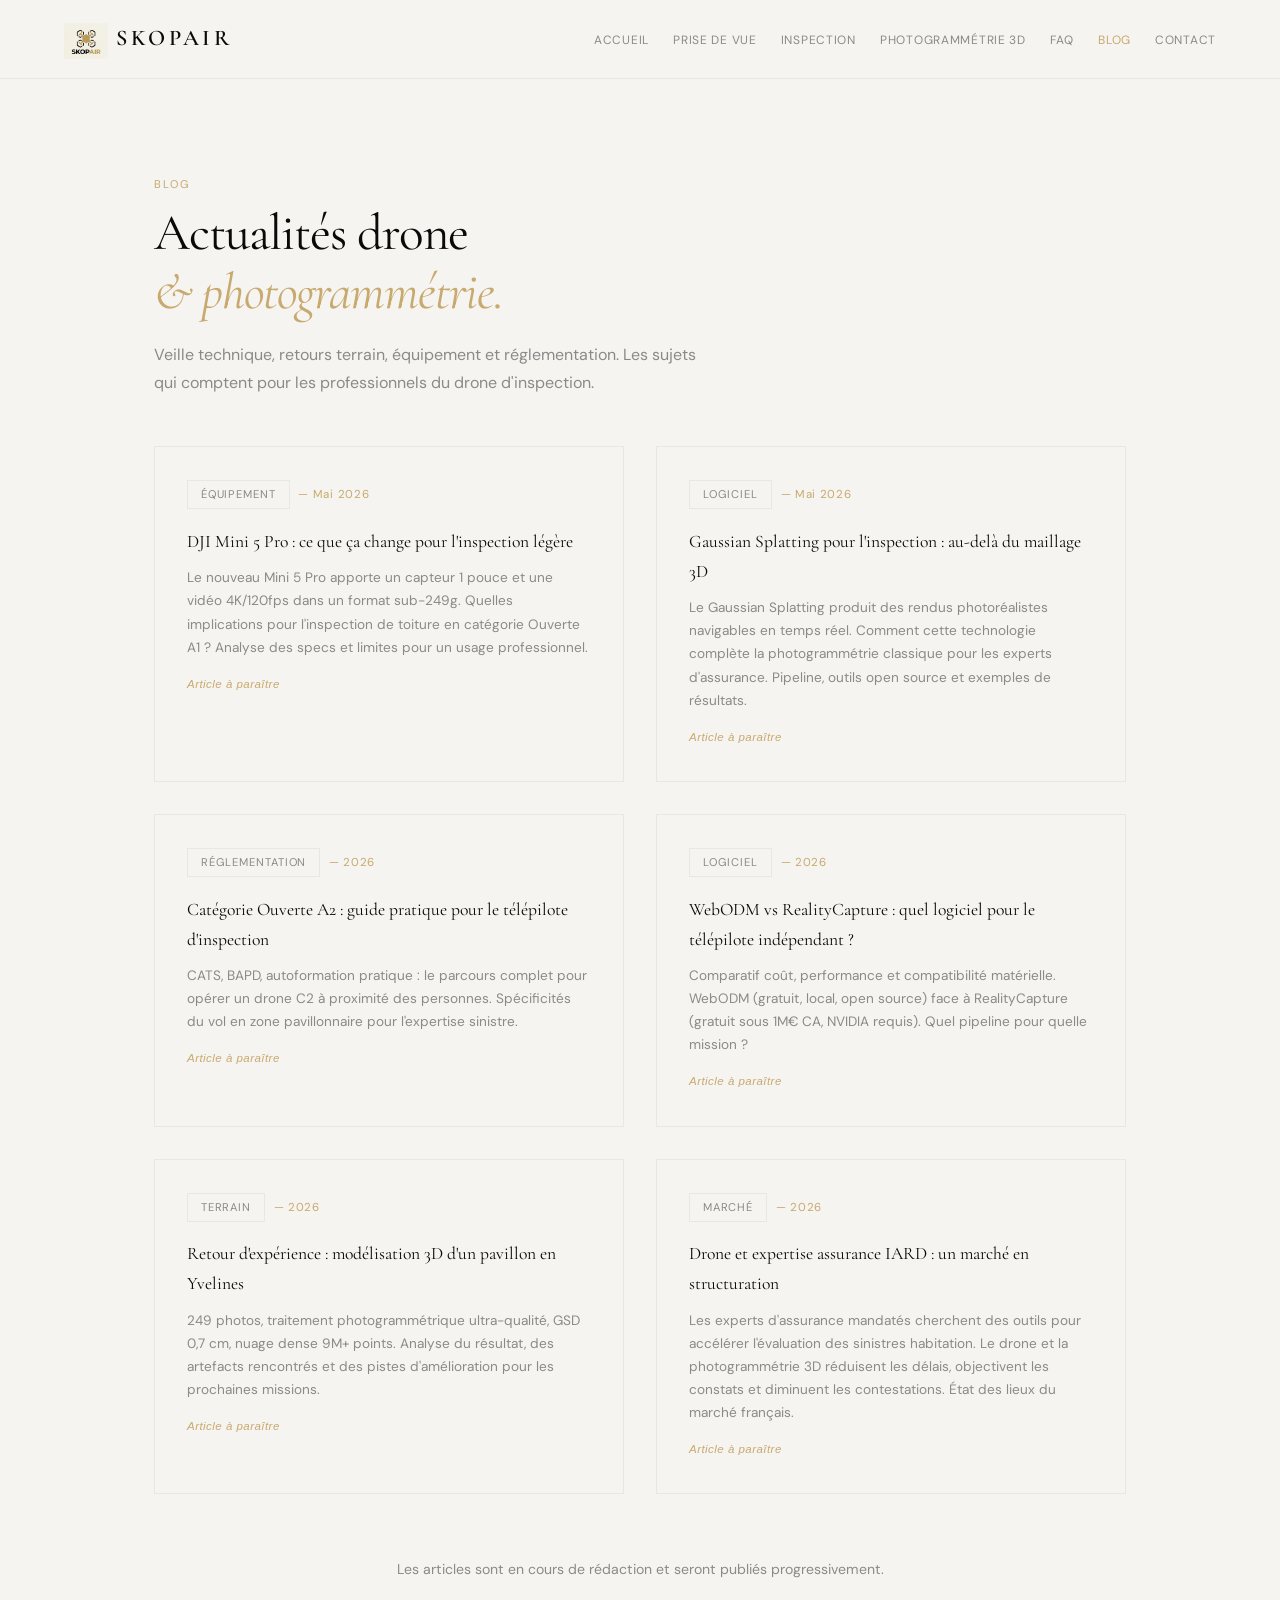
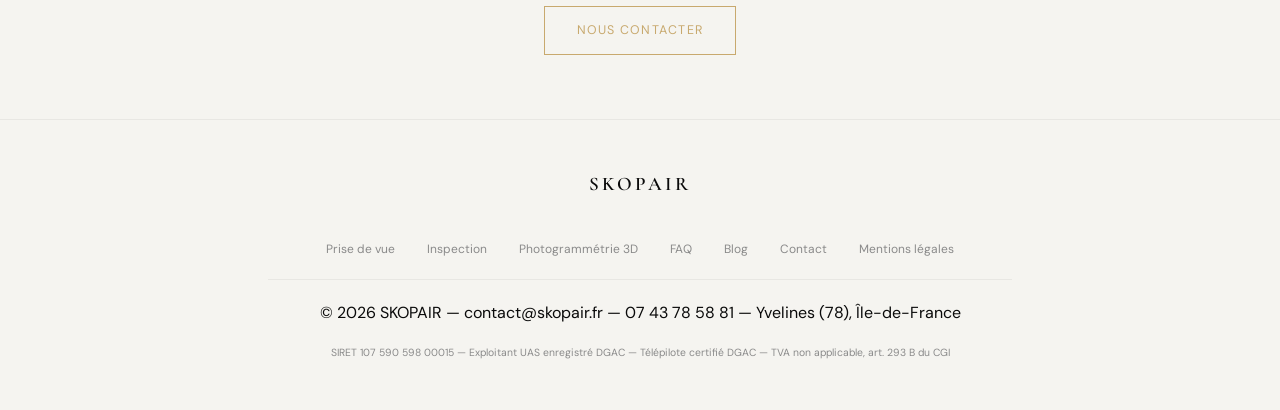
==== commit 315b6334: "Update blog.html" ====
--- a/blog.html
+++ b/blog.html
@@ -58,7 +58,7 @@
 <body>
 
 <nav>
-  <a href="index.html" class="nav-logo">SKOPAIR</a>
+  <a href="index.html" class="nav-logo"><img src="logo.png" alt="SKOPAIR" style="height:36px;width:auto;vertical-align:middle;margin-right:.5rem;">SKOPAIR</a>
   <button class="hamburger" onclick="document.querySelector('.nav-links').classList.toggle('open')" aria-label="Menu">
     <span></span><span></span><span></span>
   </button>
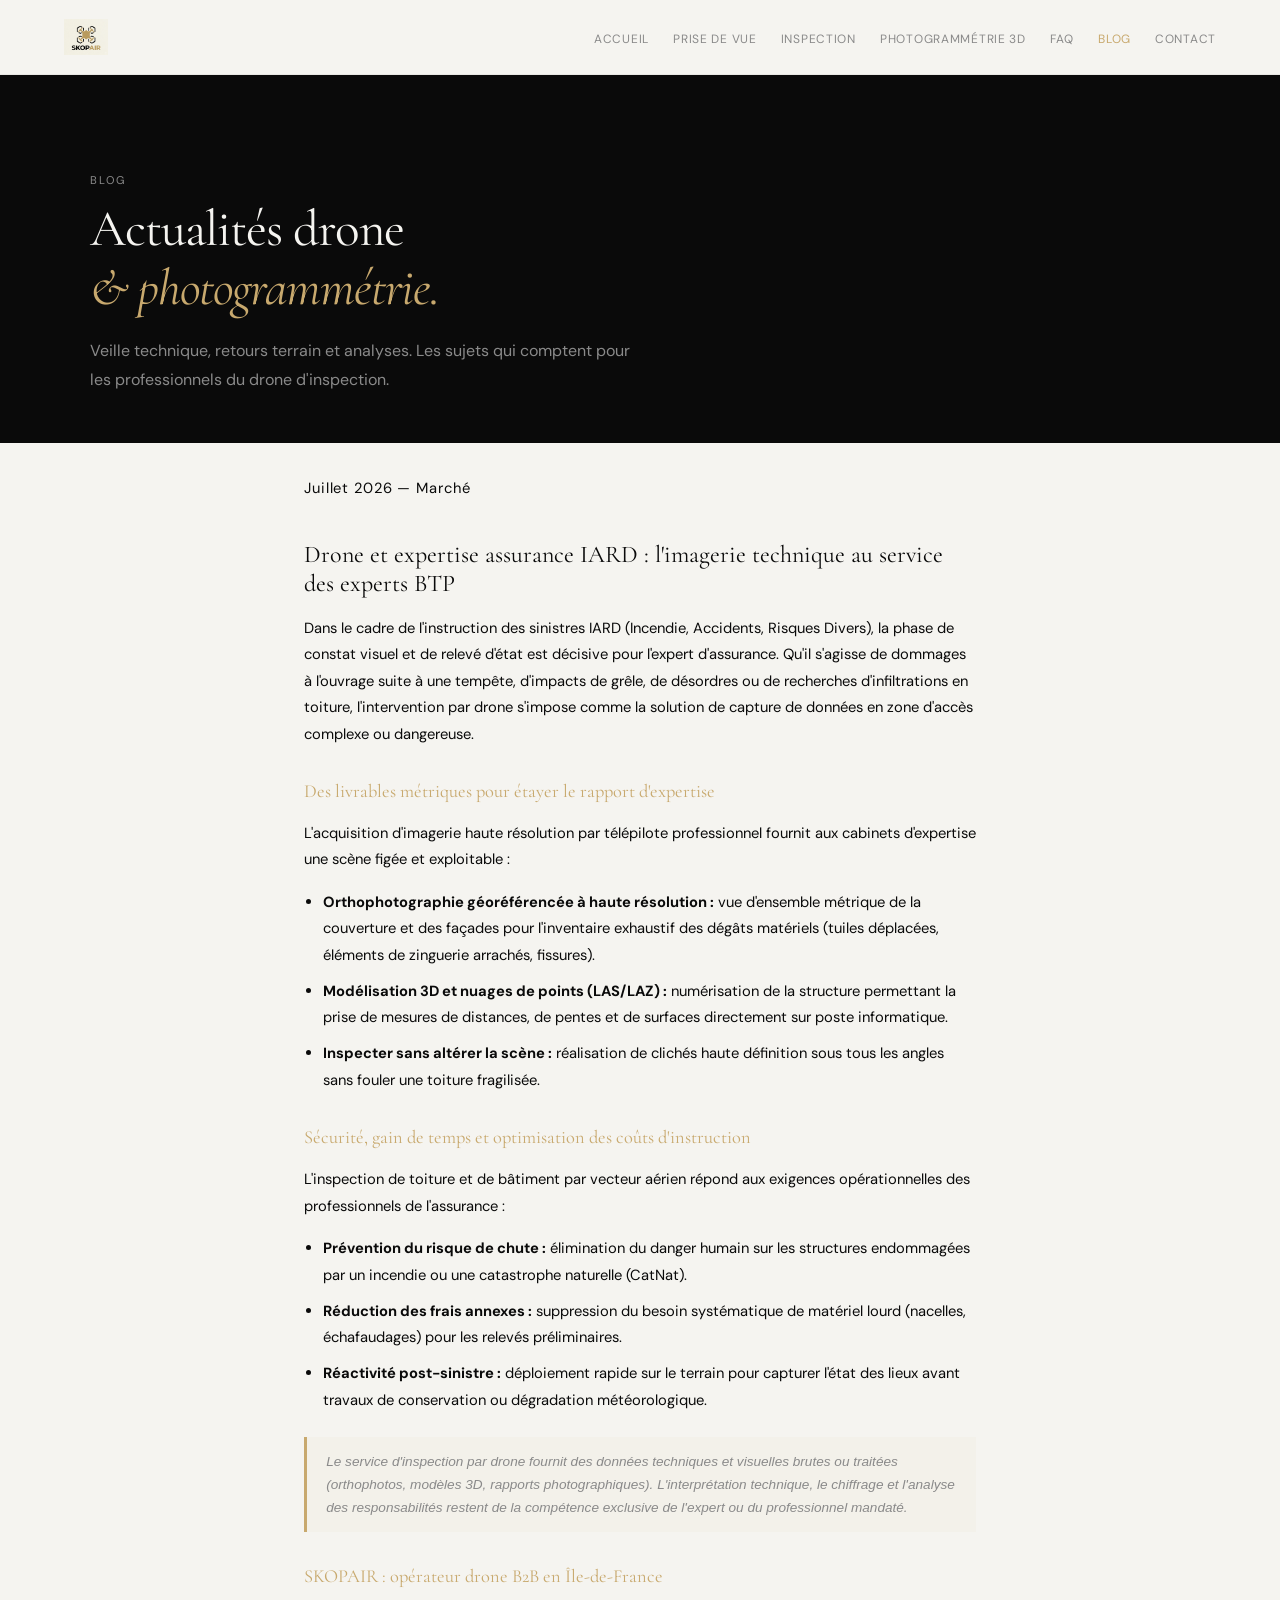
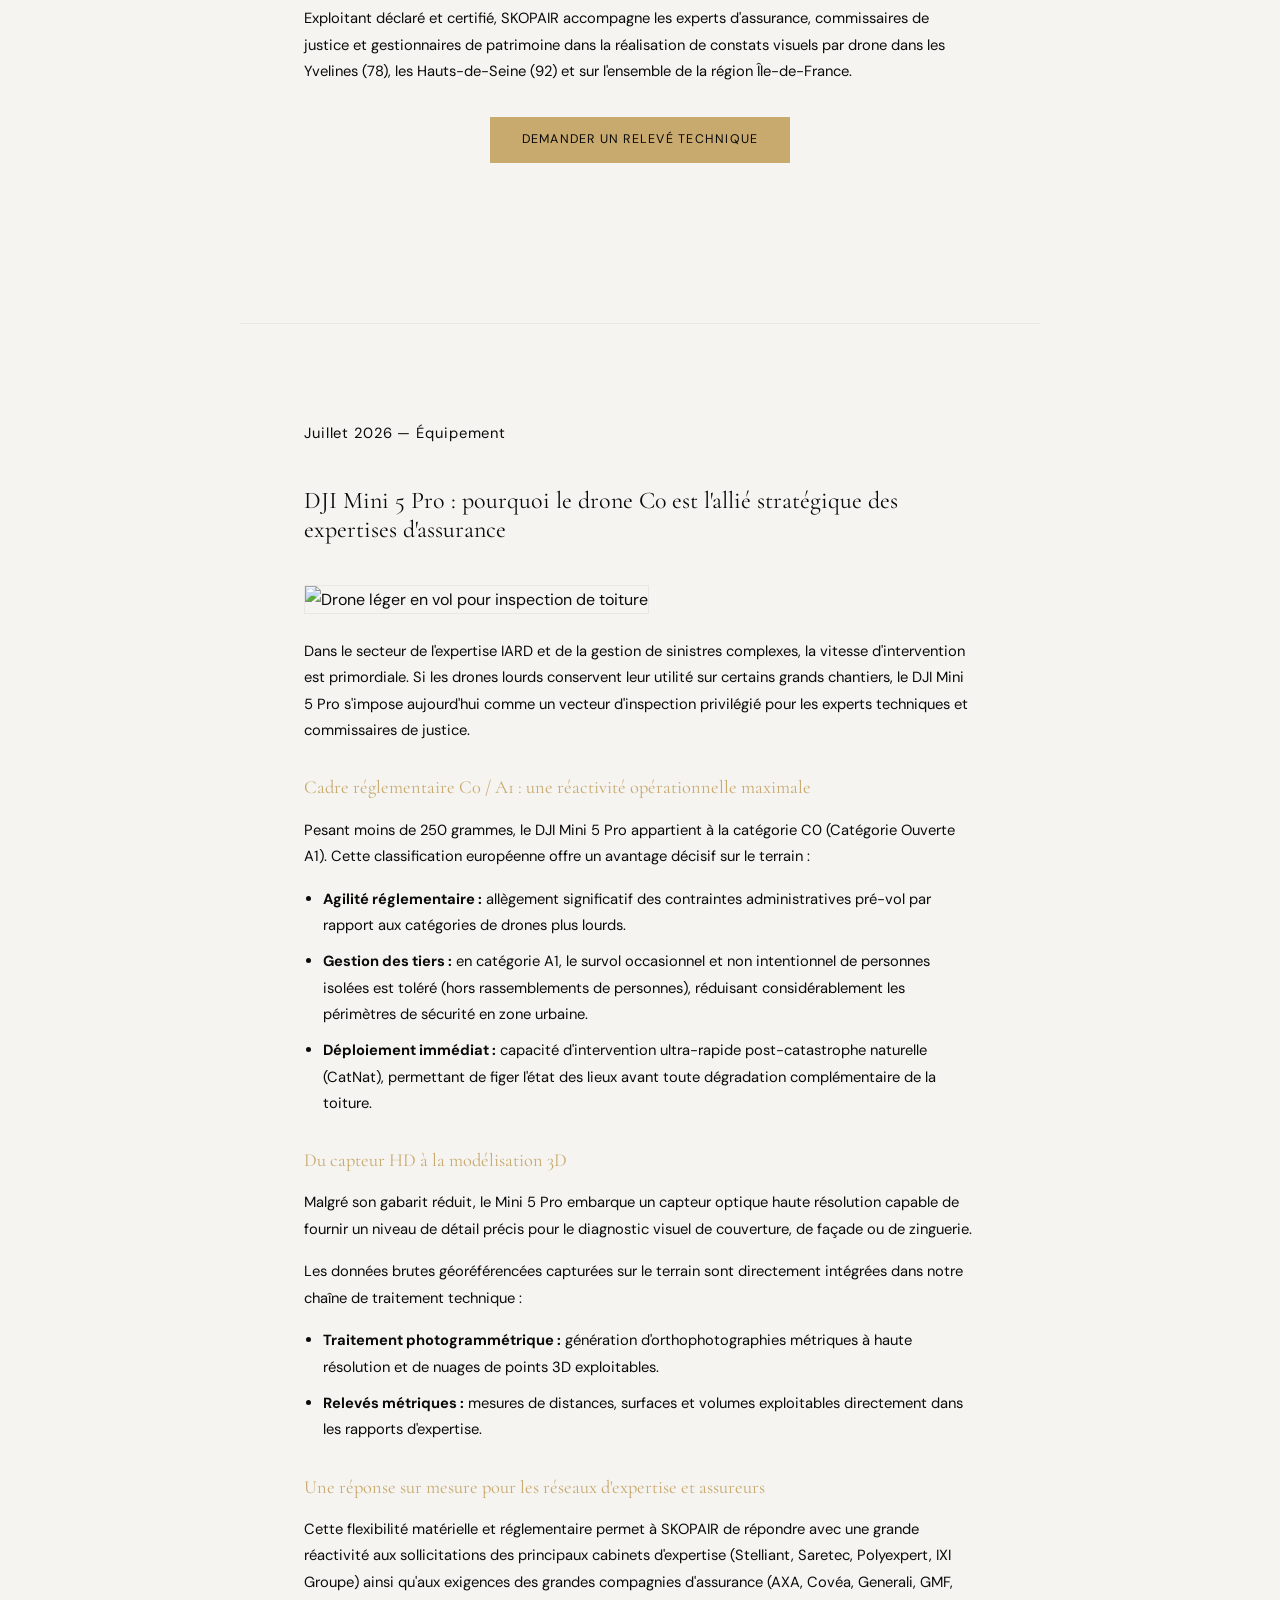
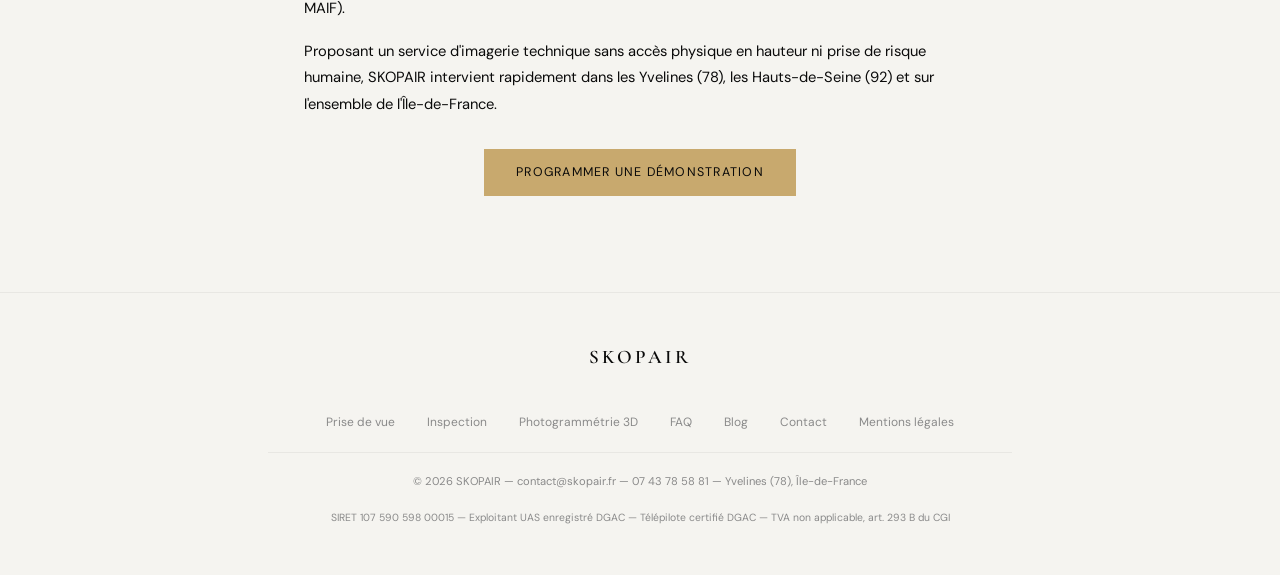
==== commit d904060a: "Update blog.html" ====
--- a/blog.html
+++ b/blog.html
@@ -5,7 +5,7 @@
   <meta name="viewport" content="width=device-width, initial-scale=1.0">
   <title>Blog — Actualités Drone, Photogrammétrie & Inspection 2026 | SKOPAIR</title>
   <meta name="description" content="Actualités et analyses sur le drone professionnel : inspection, photogrammétrie 3D, réglementation, nouveaux équipements. DJI Mini 5 Pro, catégorie ouverte A2, Gaussian Splatting — SKOPAIR Yvelines.">
-  <meta name="keywords" content="blog drone professionnel 2026, DJI Mini 5 Pro test, drone inspection toiture actualité, photogrammétrie 3D drone, Gaussian Splatting bâtiment, réglementation drone catégorie ouverte A2, drone expert assurance IARD, WebODM RealityCapture comparatif, drone Yvelines Île-de-France, inspection sinistre drone">
+  <meta name="keywords" content="blog drone professionnel 2026, DJI Mini 5 Pro test, drone inspection toiture actualité, photogrammétrie 3D drone, réglementation drone catégorie ouverte A2, drone expert assurance IARD, drone Yvelines Île-de-France, inspection sinistre drone">
   <meta name="robots" content="index, follow">
   <link rel="canonical" href="https://skopair.fr/blog.html">
   <link rel="icon" href="favicon.ico" type="image/x-icon">
@@ -20,45 +20,54 @@
     h2{font-size:clamp(1.5rem,3.5vw,2.2rem);line-height:1.2}h3{font-size:1.15rem}
     a{color:var(--or);text-decoration:none}a:hover{text-decoration:underline}
     nav{display:flex;justify-content:space-between;align-items:center;padding:1.2rem 5%;border-bottom:1px solid var(--gris-clair);position:sticky;top:0;background:var(--blanc);z-index:100}
-    .nav-logo{font-family:'Cormorant Garamond',serif;font-size:1.4rem;font-weight:600;letter-spacing:.15em;color:var(--noir);text-decoration:none}
+    .nav-logo{font-family:'Cormorant Garamond',serif;font-size:1.4rem;font-weight:600;letter-spacing:.15em;color:var(--noir);text-decoration:none;display:flex;align-items:center;gap:.5rem}
+    .nav-logo img{height:36px;width:auto}
     .nav-links{display:flex;list-style:none;gap:1.5rem;flex-wrap:wrap;align-items:center}
     .nav-links a{font-size:.75rem;letter-spacing:.06em;text-transform:uppercase;color:var(--gris);text-decoration:none;transition:color .2s}
     .nav-links a:hover,.nav-links a.active{color:var(--or)}
     .hamburger{display:none;flex-direction:column;gap:5px;cursor:pointer;background:none;border:none;padding:4px}
     .hamburger span{width:22px;height:2px;background:var(--noir);transition:all .3s}
     .section-eyebrow{font-size:.7rem;letter-spacing:.18em;text-transform:uppercase;color:var(--or);margin-bottom:.6rem}
-    .page-hero{padding:6rem 5% 3rem;max-width:1100px;margin:0 auto}
+    .page-hero{padding:6rem 5% 3rem;max-width:100%;background:var(--noir)}
+    .page-hero-inner{max-width:1100px;margin:0 auto}
+    .page-hero h1{color:var(--blanc)}
     .page-hero h1 em{font-style:italic;color:var(--or)}
-    .badge{display:inline-block;padding:.25rem .8rem;font-size:.7rem;letter-spacing:.08em;text-transform:uppercase;border:1px solid var(--gris-clair);color:var(--gris);margin:0 .3rem .3rem 0}
-    .blog-grid{max-width:1100px;margin:0 auto;padding:0 5% 4rem;display:grid;grid-template-columns:repeat(auto-fit,minmax(320px,1fr));gap:2rem}
-    .blog-card{border:1px solid var(--gris-clair);padding:2rem;transition:border-color .3s,transform .2s}
-    .blog-card:hover{border-color:var(--or);transform:translateY(-2px)}
-    .blog-card h3{margin:.8rem 0 .6rem;font-size:1.1rem}
-    .blog-card p{font-size:.85rem;color:var(--gris);line-height:1.7}
-    .blog-date{font-size:.72rem;color:var(--or);letter-spacing:.06em}
-    .blog-status{display:inline-block;margin-top:1rem;font-size:.72rem;color:var(--or);letter-spacing:.04em;font-style:italic}
-    .btn-outline{display:inline-block;padding:.8rem 2rem;border:1px solid var(--or);color:var(--or);font-size:.78rem;letter-spacing:.1em;text-transform:uppercase;text-decoration:none;transition:all .2s}
-    .btn-outline:hover{background:var(--or);color:var(--noir);text-decoration:none}
+    .page-hero p{color:var(--gris)}
+    .article{max-width:800px;margin:0 auto;padding:2rem 5% 4rem}
+    .article h2{margin:2.5rem 0 1rem;font-size:1.5rem}
+    .article h3{margin:1.8rem 0 .8rem;font-size:1.15rem;color:var(--or)}
+    .article p{font-size:.92rem;color:var(--noir);line-height:1.8;margin-bottom:1rem}
+    .article ul{margin:0 0 1.5rem 1.2rem;list-style:disc}
+    .article li{font-size:.92rem;color:var(--noir);line-height:1.8;margin-bottom:.6rem}
+    .article li strong{color:var(--noir)}
+    .article-meta{font-size:.75rem;color:var(--or);letter-spacing:.06em;margin-bottom:2rem}
+    .article-note{font-size:.85rem;color:var(--gris);font-style:italic;border-left:3px solid var(--or);padding:.8rem 1.2rem;margin:1.5rem 0;background:rgba(200,169,110,.05)}
+    .article-cta{text-align:center;margin:2rem 0}
+    .article-img{width:100%;height:auto;border:1px solid var(--gris-clair);margin:1.5rem 0}
+    .article-separator{border:none;border-top:1px solid var(--gris-clair);margin:4rem auto;max-width:800px}
+    .btn-primary{display:inline-block;padding:.8rem 2rem;background:var(--or);color:var(--noir);font-size:.78rem;letter-spacing:.1em;text-transform:uppercase;text-decoration:none;transition:background .2s}
+    .btn-primary:hover{background:var(--or-hover);text-decoration:none}
     footer{display:flex;flex-direction:column;align-items:center;gap:1.2rem;padding:3rem 5%;border-top:1px solid var(--gris-clair);text-align:center}
     .footer-logo{font-family:'Cormorant Garamond',serif;font-size:1.2rem;font-weight:600;letter-spacing:.15em}
     .footer-nav{display:flex;gap:2rem;flex-wrap:wrap;justify-content:center}
     .footer-nav a{color:var(--gris);text-decoration:none;font-size:.75rem}.footer-nav a:hover{color:var(--or)}
-.footer-legal{font-size:.65rem;color:var(--gris);line-height:1.6}
+    .footer-copy{font-size:.7rem;color:var(--gris)}
+    .footer-legal{font-size:.65rem;color:var(--gris);line-height:1.6}
     .fade-in{opacity:0;transform:translateY(20px);transition:opacity .6s,transform .6s}
     .fade-in.visible{opacity:1;transform:translateY(0)}
     @media(max-width:768px){
       .hamburger{display:flex}
       .nav-links{display:none;position:absolute;top:100%;left:0;right:0;flex-direction:column;background:var(--blanc);padding:1.5rem 5%;border-bottom:1px solid var(--gris-clair);gap:1rem}
       .nav-links.open{display:flex}
-      .page-hero,.blog-grid{padding-left:6%;padding-right:6%}
-      .blog-grid{grid-template-columns:1fr}
+      .page-hero{padding-left:6%;padding-right:6%}
+      .article{padding-left:6%;padding-right:6%}
     }
   </style>
 </head>
 <body>
 
 <nav>
-  <a href="index.html" class="nav-logo"><img src="logo.png" alt="SKOPAIR" style="height:36px;width:auto;vertical-align:middle;margin-right:.5rem;">SKOPAIR</a>
+  <a href="index.html" class="nav-logo"><img src="logo.png" alt="SKOPAIR" style="height:36px;width:auto;vertical-align:middle;"></a>
   <button class="hamburger" onclick="document.querySelector('.nav-links').classList.toggle('open')" aria-label="Menu">
     <span></span><span></span><span></span>
   </button>
@@ -73,67 +82,82 @@
   </ul>
 </nav>
 
+<!-- HERO BANDEAU NOIR -->
 <div class="page-hero fade-in">
-  <p class="section-eyebrow">Blog</p>
-  <h1>Actualit&eacute;s drone<br><em>&amp; photogramm&eacute;trie.</em></h1>
-  <p style="color:var(--gris);max-width:560px;font-size:1rem;line-height:1.8;margin-top:1.2rem;">Veille technique, retours terrain, &eacute;quipement et r&eacute;glementation. Les sujets qui comptent pour les professionnels du drone d'inspection.</p>
+  <div class="page-hero-inner">
+    <p class="section-eyebrow">Blog</p>
+    <h1>Actualit&eacute;s drone<br><em>&amp; photogramm&eacute;trie.</em></h1>
+    <p style="max-width:560px;font-size:1rem;line-height:1.8;margin-top:1.2rem;">Veille technique, retours terrain et analyses. Les sujets qui comptent pour les professionnels du drone d'inspection.</p>
+  </div>
 </div>
 
-<div class="blog-grid fade-in">
+<!-- ARTICLE 1 : IARD -->
+<div class="article fade-in" id="iard">
+  <p class="article-meta">Juillet 2026 &mdash; March&eacute;</p>
+  <h2>Drone et expertise assurance IARD&nbsp;: l'imagerie technique au service des experts BTP</h2>
 
-  <div class="blog-card">
-    <span class="badge">&Eacute;quipement</span>
-    <span class="blog-date">&mdash; Mai 2026</span>
-    <h3>DJI Mini 5 Pro : ce que &ccedil;a change pour l'inspection l&eacute;g&egrave;re</h3>
-    <p>Le nouveau Mini 5 Pro apporte un capteur 1 pouce et une vid&eacute;o 4K/120fps dans un format sub-249g. Quelles implications pour l'inspection de toiture en cat&eacute;gorie Ouverte A1 ? Analyse des specs et limites pour un usage professionnel.</p>
-    <span class="blog-status">Article &agrave; para&icirc;tre</span>
+  <p>Dans le cadre de l'instruction des sinistres IARD (Incendie, Accidents, Risques Divers), la phase de constat visuel et de relev&eacute; d'&eacute;tat est d&eacute;cisive pour l'expert d'assurance. Qu'il s'agisse de dommages &agrave; l'ouvrage suite &agrave; une temp&ecirc;te, d'impacts de gr&ecirc;le, de d&eacute;sordres ou de recherches d'infiltrations en toiture, l'intervention par drone s'impose comme la solution de capture de donn&eacute;es en zone d'acc&egrave;s complexe ou dangereuse.</p>
+
+  <h3>Des livrables m&eacute;triques pour &eacute;tayer le rapport d'expertise</h3>
+  <p>L'acquisition d'imagerie haute r&eacute;solution par t&eacute;l&eacute;pilote professionnel fournit aux cabinets d'expertise une sc&egrave;ne fig&eacute;e et exploitable&nbsp;:</p>
+  <ul>
+    <li><strong>Orthophotographie g&eacute;or&eacute;f&eacute;renc&eacute;e &agrave; haute r&eacute;solution&nbsp;:</strong> vue d'ensemble m&eacute;trique de la couverture et des fa&ccedil;ades pour l'inventaire exhaustif des d&eacute;g&acirc;ts mat&eacute;riels (tuiles d&eacute;plac&eacute;es, &eacute;l&eacute;ments de zinguerie arrach&eacute;s, fissures).</li>
+    <li><strong>Mod&eacute;lisation 3D et nuages de points (LAS/LAZ)&nbsp;:</strong> num&eacute;risation de la structure permettant la prise de mesures de distances, de pentes et de surfaces directement sur poste informatique.</li>
+    <li><strong>Inspecter sans alt&eacute;rer la sc&egrave;ne&nbsp;:</strong> r&eacute;alisation de clich&eacute;s haute d&eacute;finition sous tous les angles sans fouler une toiture fragilis&eacute;e.</li>
+  </ul>
+
+  <h3>S&eacute;curit&eacute;, gain de temps et optimisation des co&ucirc;ts d'instruction</h3>
+  <p>L'inspection de toiture et de b&acirc;timent par vecteur a&eacute;rien r&eacute;pond aux exigences op&eacute;rationnelles des professionnels de l'assurance&nbsp;:</p>
+  <ul>
+    <li><strong>Pr&eacute;vention du risque de chute&nbsp;:</strong> &eacute;limination du danger humain sur les structures endommag&eacute;es par un incendie ou une catastrophe naturelle (CatNat).</li>
+    <li><strong>R&eacute;duction des frais annexes&nbsp;:</strong> suppression du besoin syst&eacute;matique de mat&eacute;riel lourd (nacelles, &eacute;chafaudages) pour les relev&eacute;s pr&eacute;liminaires.</li>
+    <li><strong>R&eacute;activit&eacute; post-sinistre&nbsp;:</strong> d&eacute;ploiement rapide sur le terrain pour capturer l'&eacute;tat des lieux avant travaux de conservation ou d&eacute;gradation m&eacute;t&eacute;orologique.</li>
+  </ul>
+
+  <div class="article-note">Le service d'inspection par drone fournit des donn&eacute;es techniques et visuelles brutes ou trait&eacute;es (orthophotos, mod&egrave;les 3D, rapports photographiques). L'interpr&eacute;tation technique, le chiffrage et l'analyse des responsabilit&eacute;s restent de la comp&eacute;tence exclusive de l'expert ou du professionnel mandat&eacute;.</div>
+
+  <h3>SKOPAIR&nbsp;: op&eacute;rateur drone B2B en &Icirc;le-de-France</h3>
+  <p>Exploitant d&eacute;clar&eacute; et certifi&eacute;, SKOPAIR accompagne les experts d'assurance, commissaires de justice et gestionnaires de patrimoine dans la r&eacute;alisation de constats visuels par drone dans les Yvelines (78), les Hauts-de-Seine (92) et sur l'ensemble de la r&eacute;gion &Icirc;le-de-France.</p>
+
+  <div class="article-cta">
+    <a href="contact.html" class="btn-primary">Demander un relev&eacute; technique</a>
   </div>
-
-  <div class="blog-card">
-    <span class="badge">Logiciel</span>
-    <span class="blog-date">&mdash; Mai 2026</span>
-    <h3>Gaussian Splatting pour l'inspection : au-del&agrave; du maillage 3D</h3>
-    <p>Le Gaussian Splatting produit des rendus photor&eacute;alistes navigables en temps r&eacute;el. Comment cette technologie compl&egrave;te la photogramm&eacute;trie classique pour les experts d'assurance. Pipeline, outils open source et exemples de r&eacute;sultats.</p>
-    <span class="blog-status">Article &agrave; para&icirc;tre</span>
-  </div>
-
-  <div class="blog-card">
-    <span class="badge">R&eacute;glementation</span>
-    <span class="blog-date">&mdash; 2026</span>
-    <h3>Cat&eacute;gorie Ouverte A2 : guide pratique pour le t&eacute;l&eacute;pilote d'inspection</h3>
-    <p>CATS, BAPD, autoformation pratique : le parcours complet pour op&eacute;rer un drone C2 &agrave; proximit&eacute; des personnes. Sp&eacute;cificit&eacute;s du vol en zone pavillonnaire pour l'expertise sinistre.</p>
-    <span class="blog-status">Article &agrave; para&icirc;tre</span>
-  </div>
-
-  <div class="blog-card">
-    <span class="badge">Logiciel</span>
-    <span class="blog-date">&mdash; 2026</span>
-    <h3>WebODM vs RealityCapture : quel logiciel pour le t&eacute;l&eacute;pilote ind&eacute;pendant ?</h3>
-    <p>Comparatif co&ucirc;t, performance et compatibilit&eacute; mat&eacute;rielle. WebODM (gratuit, local, open source) face &agrave; RealityCapture (gratuit sous 1M&euro; CA, NVIDIA requis). Quel pipeline pour quelle mission ?</p>
-    <span class="blog-status">Article &agrave; para&icirc;tre</span>
-  </div>
-
-  <div class="blog-card">
-    <span class="badge">Terrain</span>
-    <span class="blog-date">&mdash; 2026</span>
-    <h3>Retour d'exp&eacute;rience : mod&eacute;lisation 3D d'un pavillon en Yvelines</h3>
-    <p>249 photos, traitement photogramm&eacute;trique ultra-qualit&eacute;, GSD 0,7 cm, nuage dense 9M+ points. Analyse du r&eacute;sultat, des artefacts rencontr&eacute;s et des pistes d'am&eacute;lioration pour les prochaines missions.</p>
-    <span class="blog-status">Article &agrave; para&icirc;tre</span>
-  </div>
-
-  <div class="blog-card">
-    <span class="badge">March&eacute;</span>
-    <span class="blog-date">&mdash; 2026</span>
-    <h3>Drone et expertise assurance IARD : un march&eacute; en structuration</h3>
-    <p>Les experts d'assurance mandat&eacute;s cherchent des outils pour acc&eacute;l&eacute;rer l'&eacute;valuation des sinistres habitation. Le drone et la photogramm&eacute;trie 3D r&eacute;duisent les d&eacute;lais, objectivent les constats et diminuent les contestations. &Eacute;tat des lieux du march&eacute; fran&ccedil;ais.</p>
-    <span class="blog-status">Article &agrave; para&icirc;tre</span>
-  </div>
-
 </div>
 
-<div style="text-align:center;padding:0 5% 4rem;" class="fade-in">
-  <p style="color:var(--gris);max-width:500px;margin:0 auto 1.5rem;font-size:.88rem;">Les articles sont en cours de r&eacute;daction et seront publi&eacute;s progressivement.</p>
-  <a href="contact.html" class="btn-outline">Nous contacter</a>
+<hr class="article-separator">
+
+<!-- ARTICLE 2 : MINI 5 PRO -->
+<div class="article fade-in" id="mini5pro">
+  <p class="article-meta">Juillet 2026 &mdash; &Eacute;quipement</p>
+  <h2>DJI Mini 5 Pro&nbsp;: pourquoi le drone C0 est l'alli&eacute; strat&eacute;gique des expertises d'assurance</h2>
+
+  <img src="https://images.unsplash.com/photo-1524143986875-3b098d78b363?w=800&q=80" alt="Drone l&eacute;ger en vol pour inspection de toiture" class="article-img" loading="lazy">
+
+  <p>Dans le secteur de l'expertise IARD et de la gestion de sinistres complexes, la vitesse d'intervention est primordiale. Si les drones lourds conservent leur utilit&eacute; sur certains grands chantiers, le DJI Mini 5 Pro s'impose aujourd'hui comme un vecteur d'inspection privil&eacute;gi&eacute; pour les experts techniques et commissaires de justice.</p>
+
+  <h3>Cadre r&eacute;glementaire C0 / A1&nbsp;: une r&eacute;activit&eacute; op&eacute;rationnelle maximale</h3>
+  <p>Pesant moins de 250 grammes, le DJI Mini 5 Pro appartient &agrave; la cat&eacute;gorie C0 (Cat&eacute;gorie Ouverte A1). Cette classification europ&eacute;enne offre un avantage d&eacute;cisif sur le terrain&nbsp;:</p>
+  <ul>
+    <li><strong>Agilit&eacute; r&eacute;glementaire&nbsp;:</strong> all&egrave;gement significatif des contraintes administratives pr&eacute;-vol par rapport aux cat&eacute;gories de drones plus lourds.</li>
+    <li><strong>Gestion des tiers&nbsp;:</strong> en cat&eacute;gorie A1, le survol occasionnel et non intentionnel de personnes isol&eacute;es est tol&eacute;r&eacute; (hors rassemblements de personnes), r&eacute;duisant consid&eacute;rablement les p&eacute;rim&egrave;tres de s&eacute;curit&eacute; en zone urbaine.</li>
+    <li><strong>D&eacute;ploiement imm&eacute;diat&nbsp;:</strong> capacit&eacute; d'intervention ultra-rapide post-catastrophe naturelle (CatNat), permettant de figer l'&eacute;tat des lieux avant toute d&eacute;gradation compl&eacute;mentaire de la toiture.</li>
+  </ul>
+
+  <h3>Du capteur HD &agrave; la mod&eacute;lisation 3D</h3>
+  <p>Malgr&eacute; son gabarit r&eacute;duit, le Mini 5 Pro embarque un capteur optique haute r&eacute;solution capable de fournir un niveau de d&eacute;tail pr&eacute;cis pour le diagnostic visuel de couverture, de fa&ccedil;ade ou de zinguerie.</p>
+  <p>Les donn&eacute;es brutes g&eacute;or&eacute;f&eacute;renc&eacute;es captur&eacute;es sur le terrain sont directement int&eacute;gr&eacute;es dans notre cha&icirc;ne de traitement technique&nbsp;:</p>
+  <ul>
+    <li><strong>Traitement photogramm&eacute;trique&nbsp;:</strong> g&eacute;n&eacute;ration d'orthophotographies m&eacute;triques &agrave; haute r&eacute;solution et de nuages de points 3D exploitables.</li>
+    <li><strong>Relev&eacute;s m&eacute;triques&nbsp;:</strong> mesures de distances, surfaces et volumes exploitables directement dans les rapports d'expertise.</li>
+  </ul>
+
+  <h3>Une r&eacute;ponse sur mesure pour les r&eacute;seaux d'expertise et assureurs</h3>
+  <p>Cette flexibilit&eacute; mat&eacute;rielle et r&eacute;glementaire permet &agrave; SKOPAIR de r&eacute;pondre avec une grande r&eacute;activit&eacute; aux sollicitations des principaux cabinets d'expertise (Stelliant, Saretec, Polyexpert, IXI Groupe) ainsi qu'aux exigences des grandes compagnies d'assurance (AXA, Cov&eacute;a, Generali, GMF, MAIF).</p>
+  <p>Proposant un service d'imagerie technique sans acc&egrave;s physique en hauteur ni prise de risque humaine, SKOPAIR intervient rapidement dans les Yvelines (78), les Hauts-de-Seine (92) et sur l'ensemble de l'&Icirc;le-de-France.</p>
+
+  <div class="article-cta">
+    <a href="contact.html" class="btn-primary">Programmer une d&eacute;monstration</a>
+  </div>
 </div>
 
 <footer>
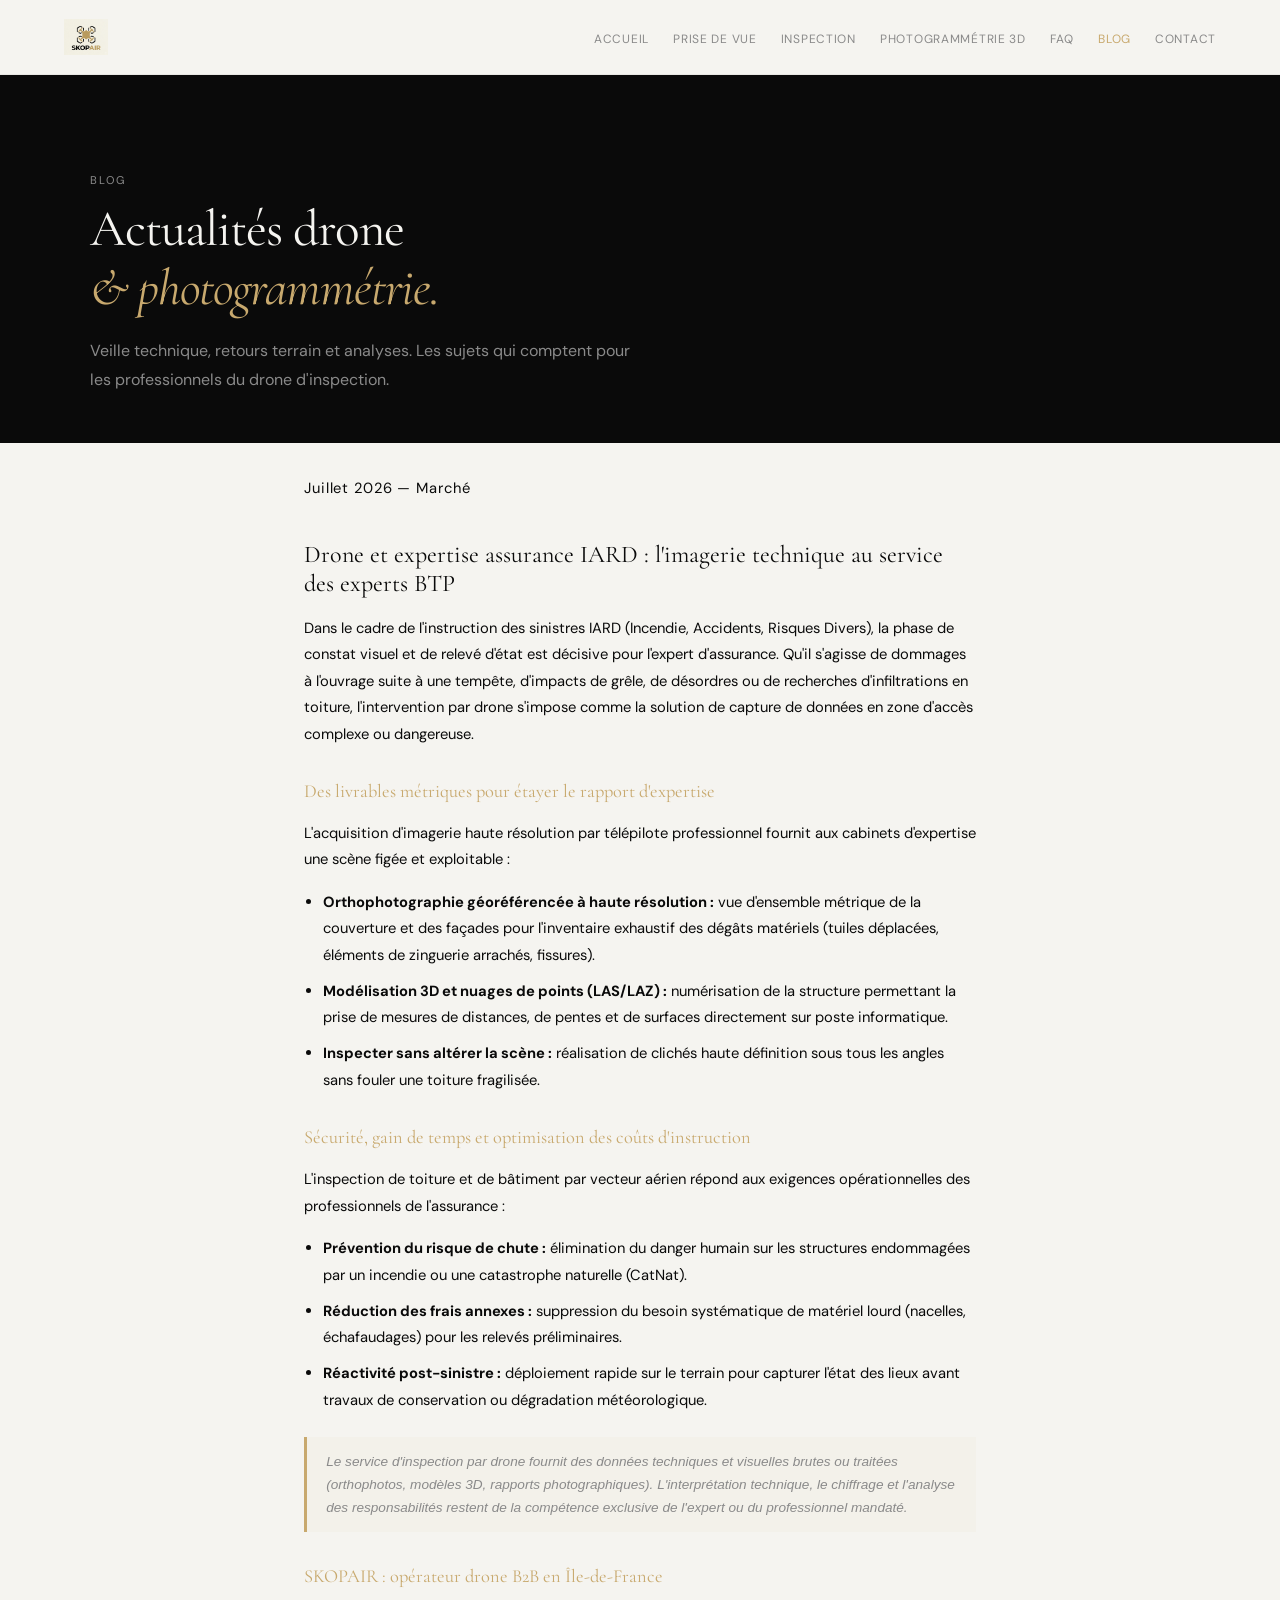
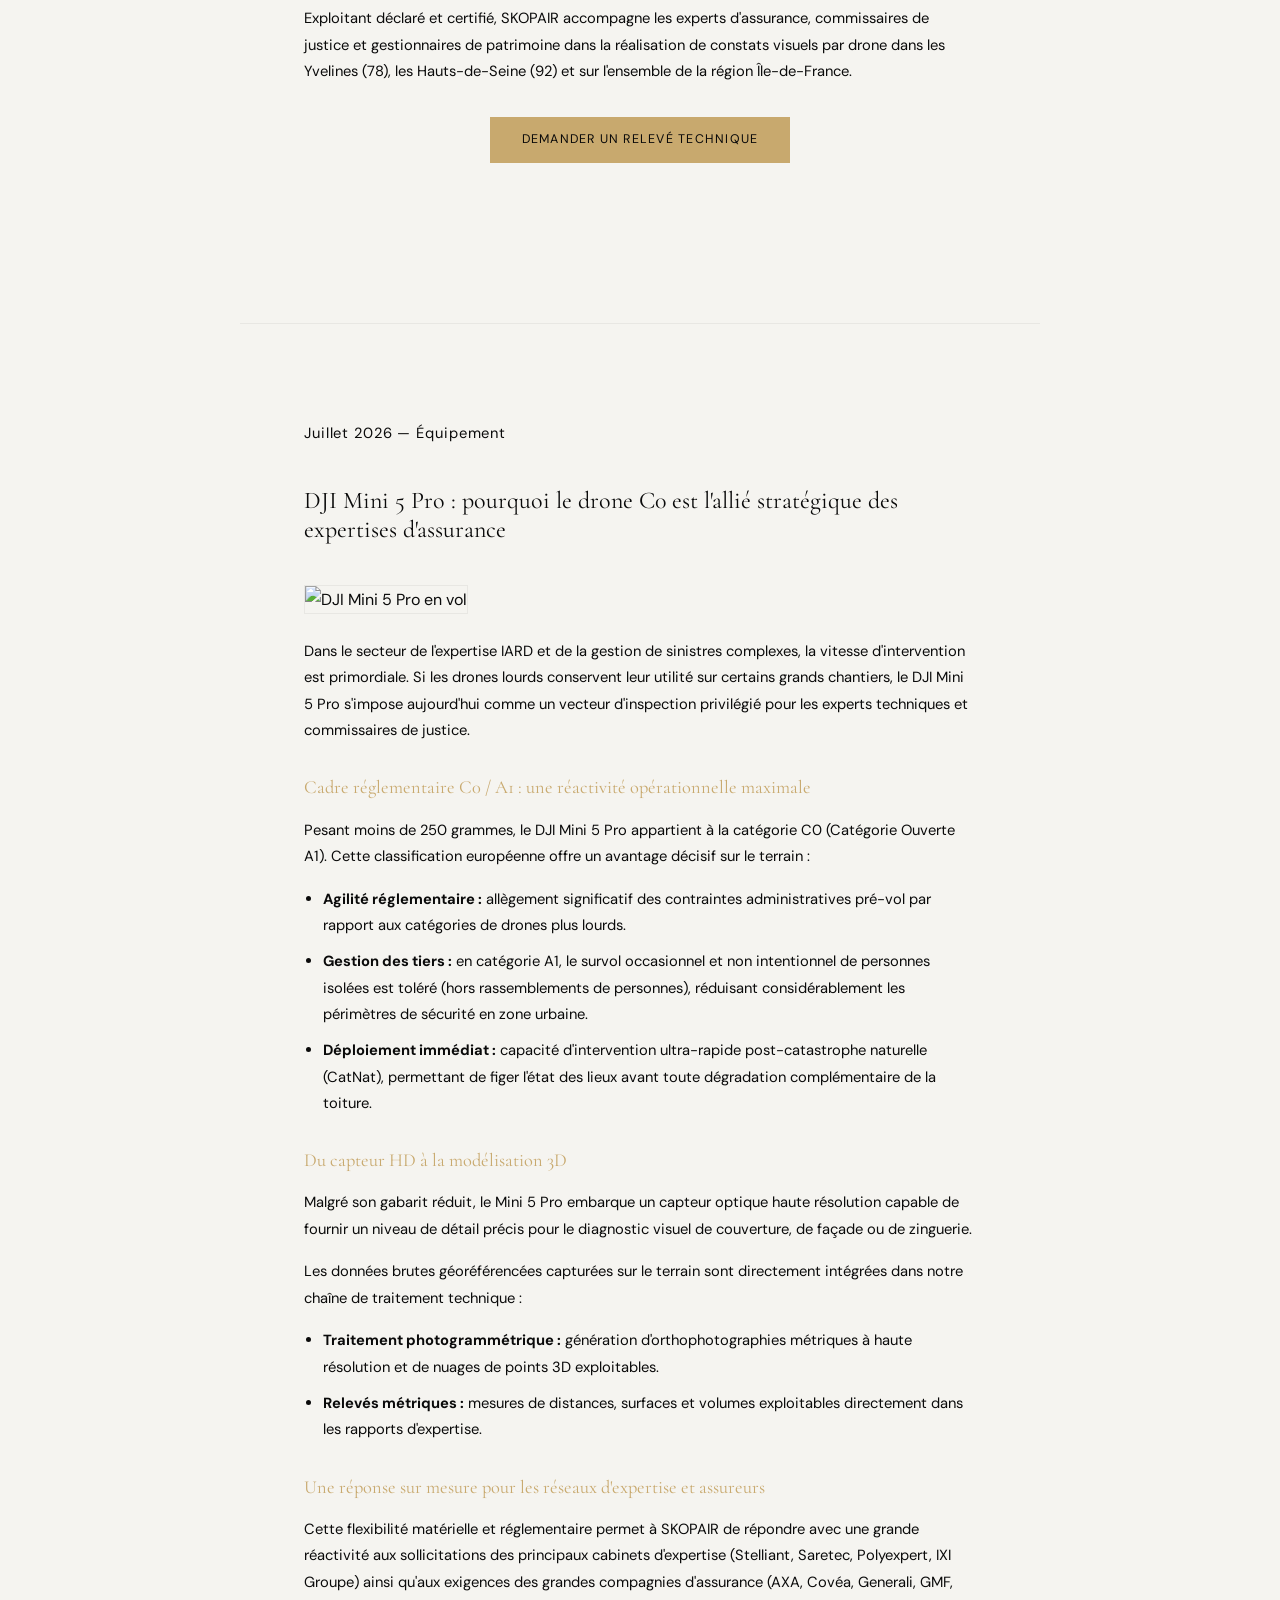
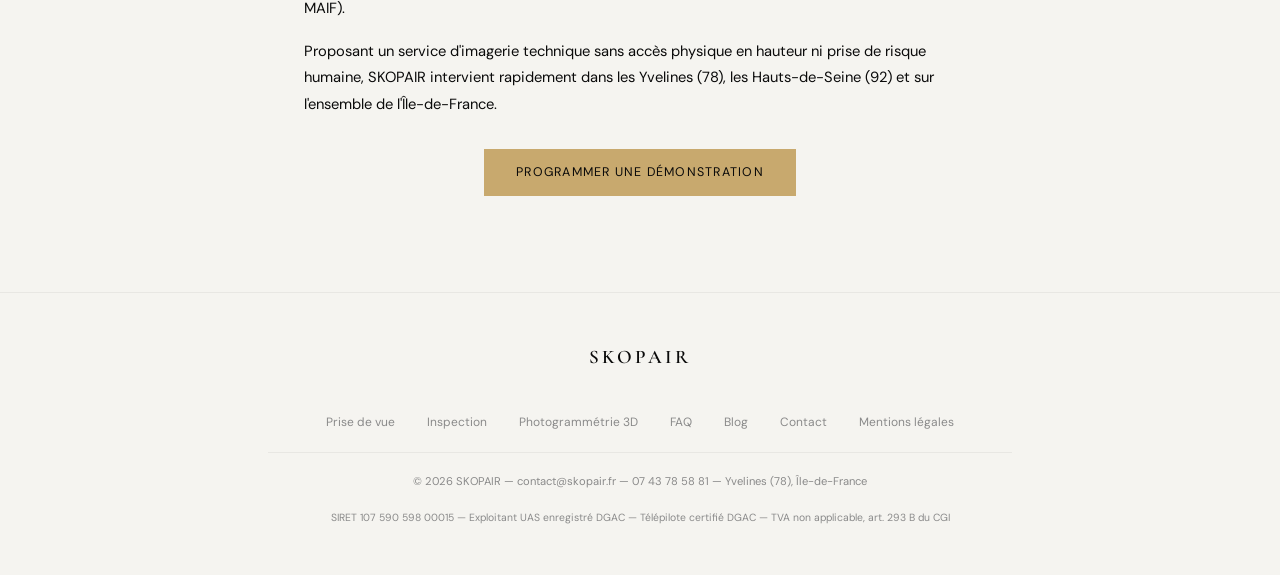
==== commit 41281d95: "Update blog.html" ====
--- a/blog.html
+++ b/blog.html
@@ -131,8 +131,8 @@
   <p class="article-meta">Juillet 2026 &mdash; &Eacute;quipement</p>
   <h2>DJI Mini 5 Pro&nbsp;: pourquoi le drone C0 est l'alli&eacute; strat&eacute;gique des expertises d'assurance</h2>
 
-  <img src="https://images.unsplash.com/photo-1524143986875-3b098d78b363?w=800&q=80" alt="Drone l&eacute;ger en vol pour inspection de toiture" class="article-img" loading="lazy">
-
+<img src="mini5pro.jpg" alt="DJI Mini 5 Pro en vol" class="article-img" loading="lazy">
+  
   <p>Dans le secteur de l'expertise IARD et de la gestion de sinistres complexes, la vitesse d'intervention est primordiale. Si les drones lourds conservent leur utilit&eacute; sur certains grands chantiers, le DJI Mini 5 Pro s'impose aujourd'hui comme un vecteur d'inspection privil&eacute;gi&eacute; pour les experts techniques et commissaires de justice.</p>
 
   <h3>Cadre r&eacute;glementaire C0 / A1&nbsp;: une r&eacute;activit&eacute; op&eacute;rationnelle maximale</h3>
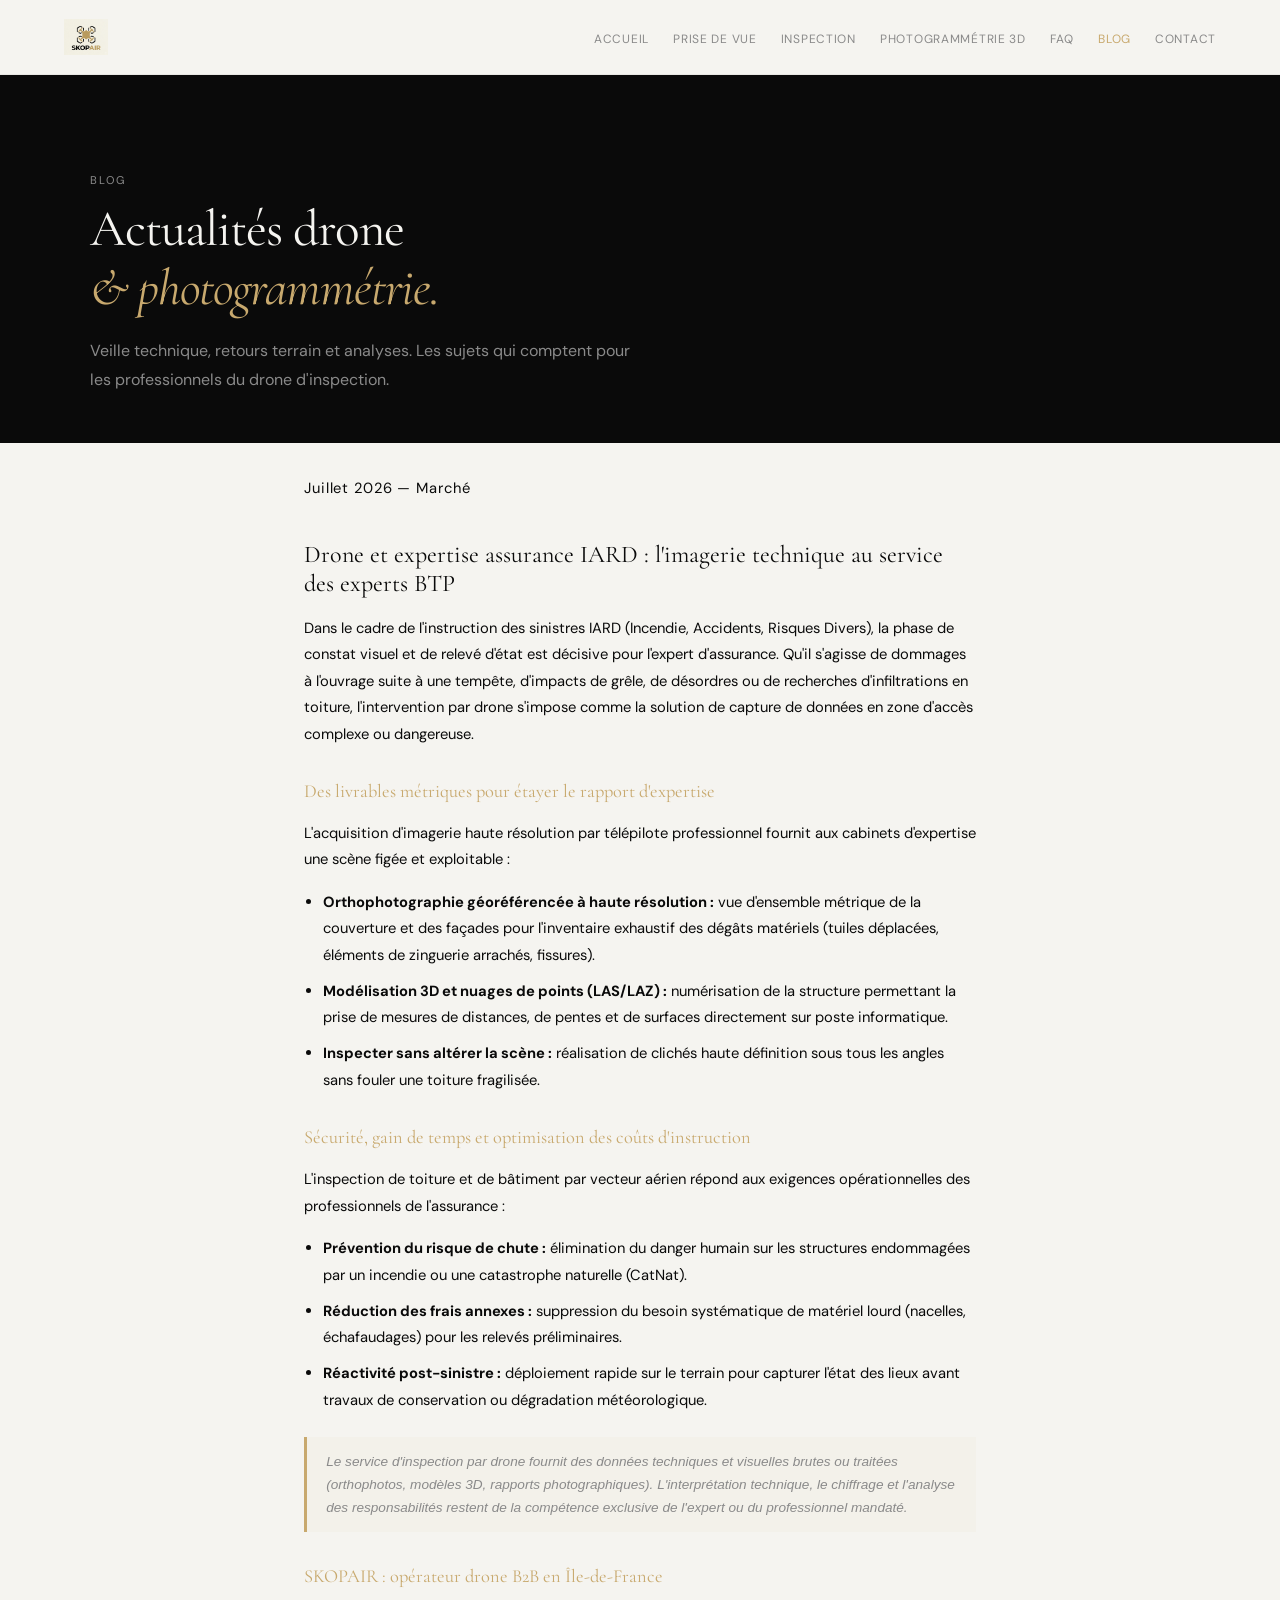
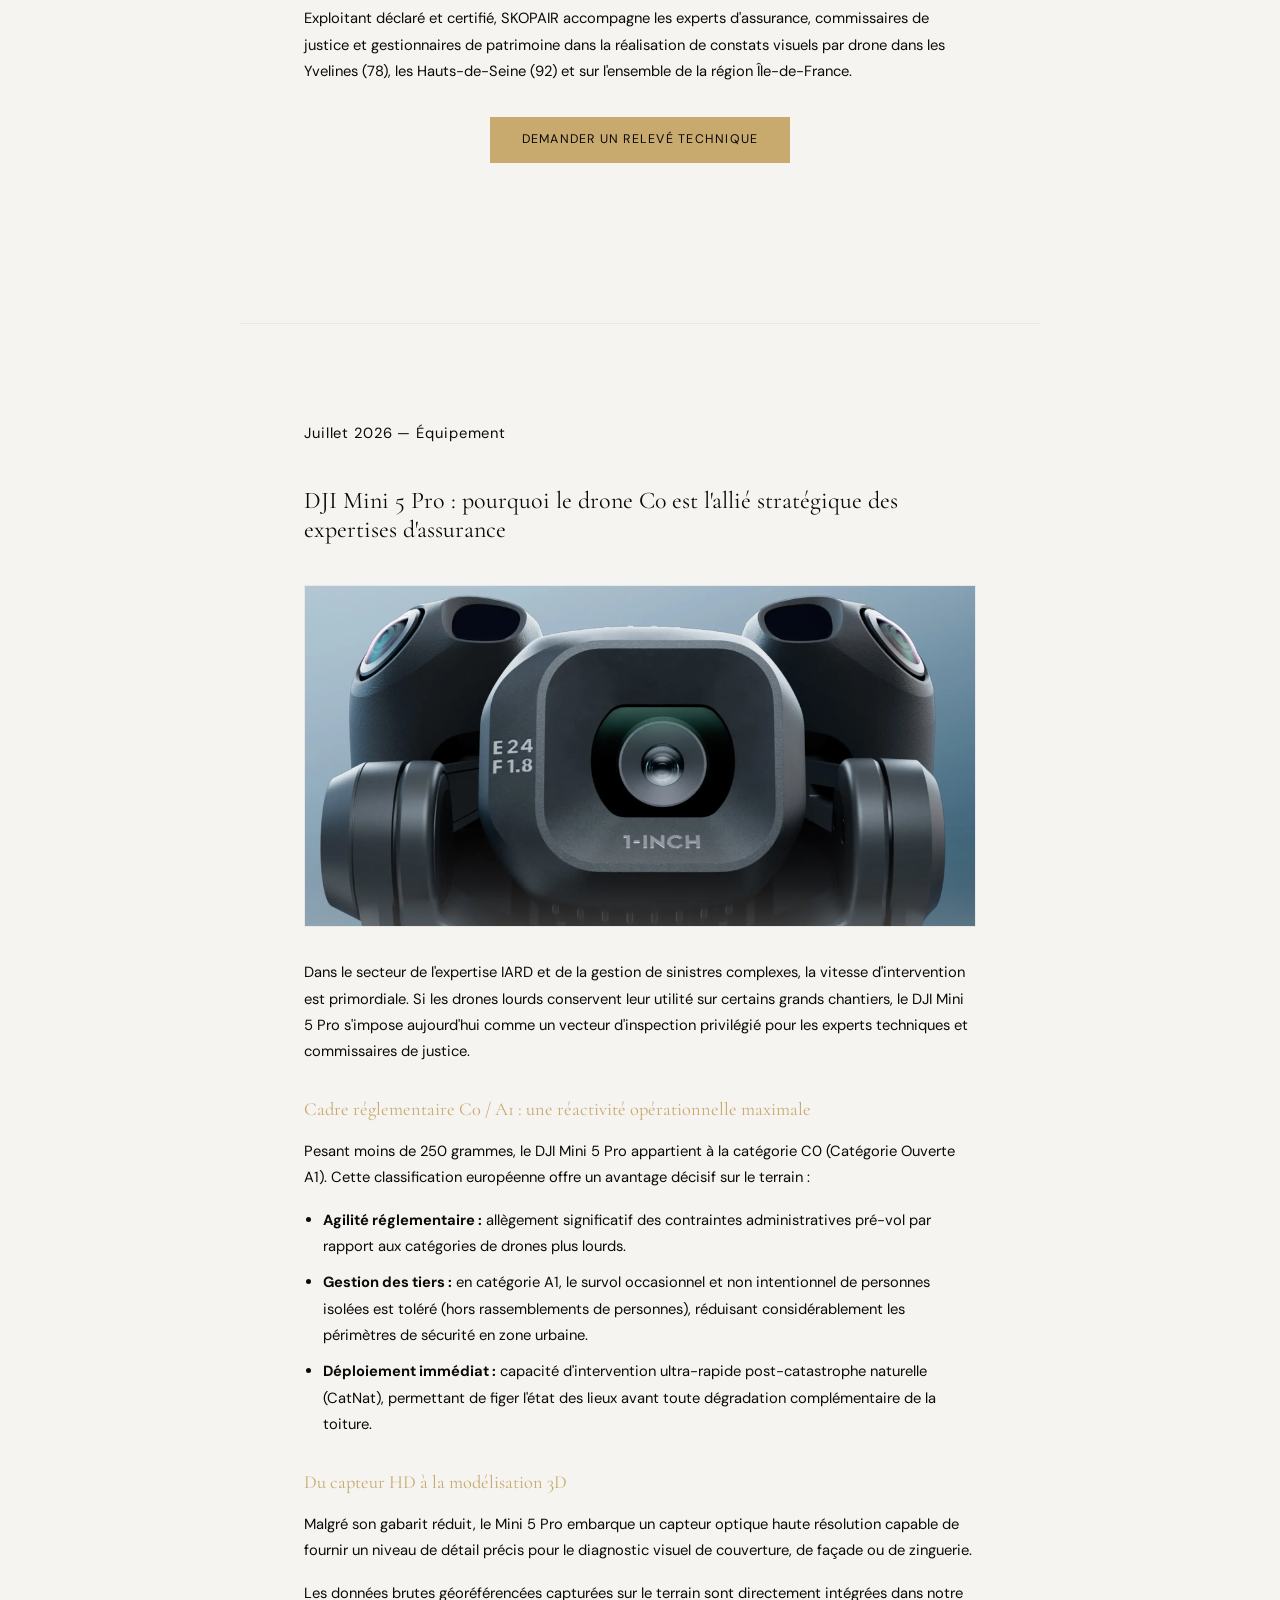
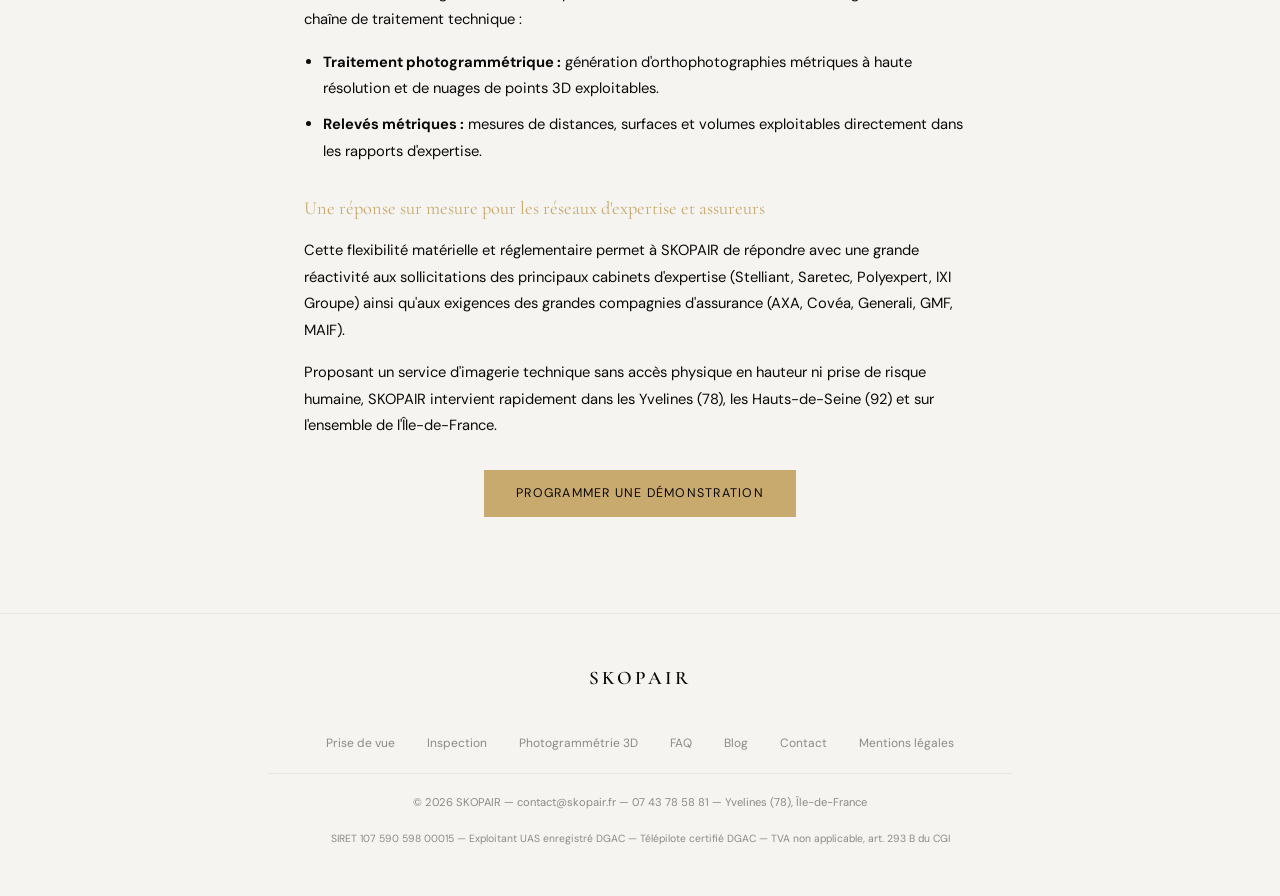
==== commit 2932349a: "Update blog.html" ====
--- a/blog.html
+++ b/blog.html
@@ -131,7 +131,7 @@
   <p class="article-meta">Juillet 2026 &mdash; &Eacute;quipement</p>
   <h2>DJI Mini 5 Pro&nbsp;: pourquoi le drone C0 est l'alli&eacute; strat&eacute;gique des expertises d'assurance</h2>
 
-<img src="mini5pro.jpg" alt="DJI Mini 5 Pro en vol" class="article-img" loading="lazy">
+<img src="mini5pro.png" alt="DJI Mini 5 Pro en vol" class="article-img" loading="lazy">
   
   <p>Dans le secteur de l'expertise IARD et de la gestion de sinistres complexes, la vitesse d'intervention est primordiale. Si les drones lourds conservent leur utilit&eacute; sur certains grands chantiers, le DJI Mini 5 Pro s'impose aujourd'hui comme un vecteur d'inspection privil&eacute;gi&eacute; pour les experts techniques et commissaires de justice.</p>
 
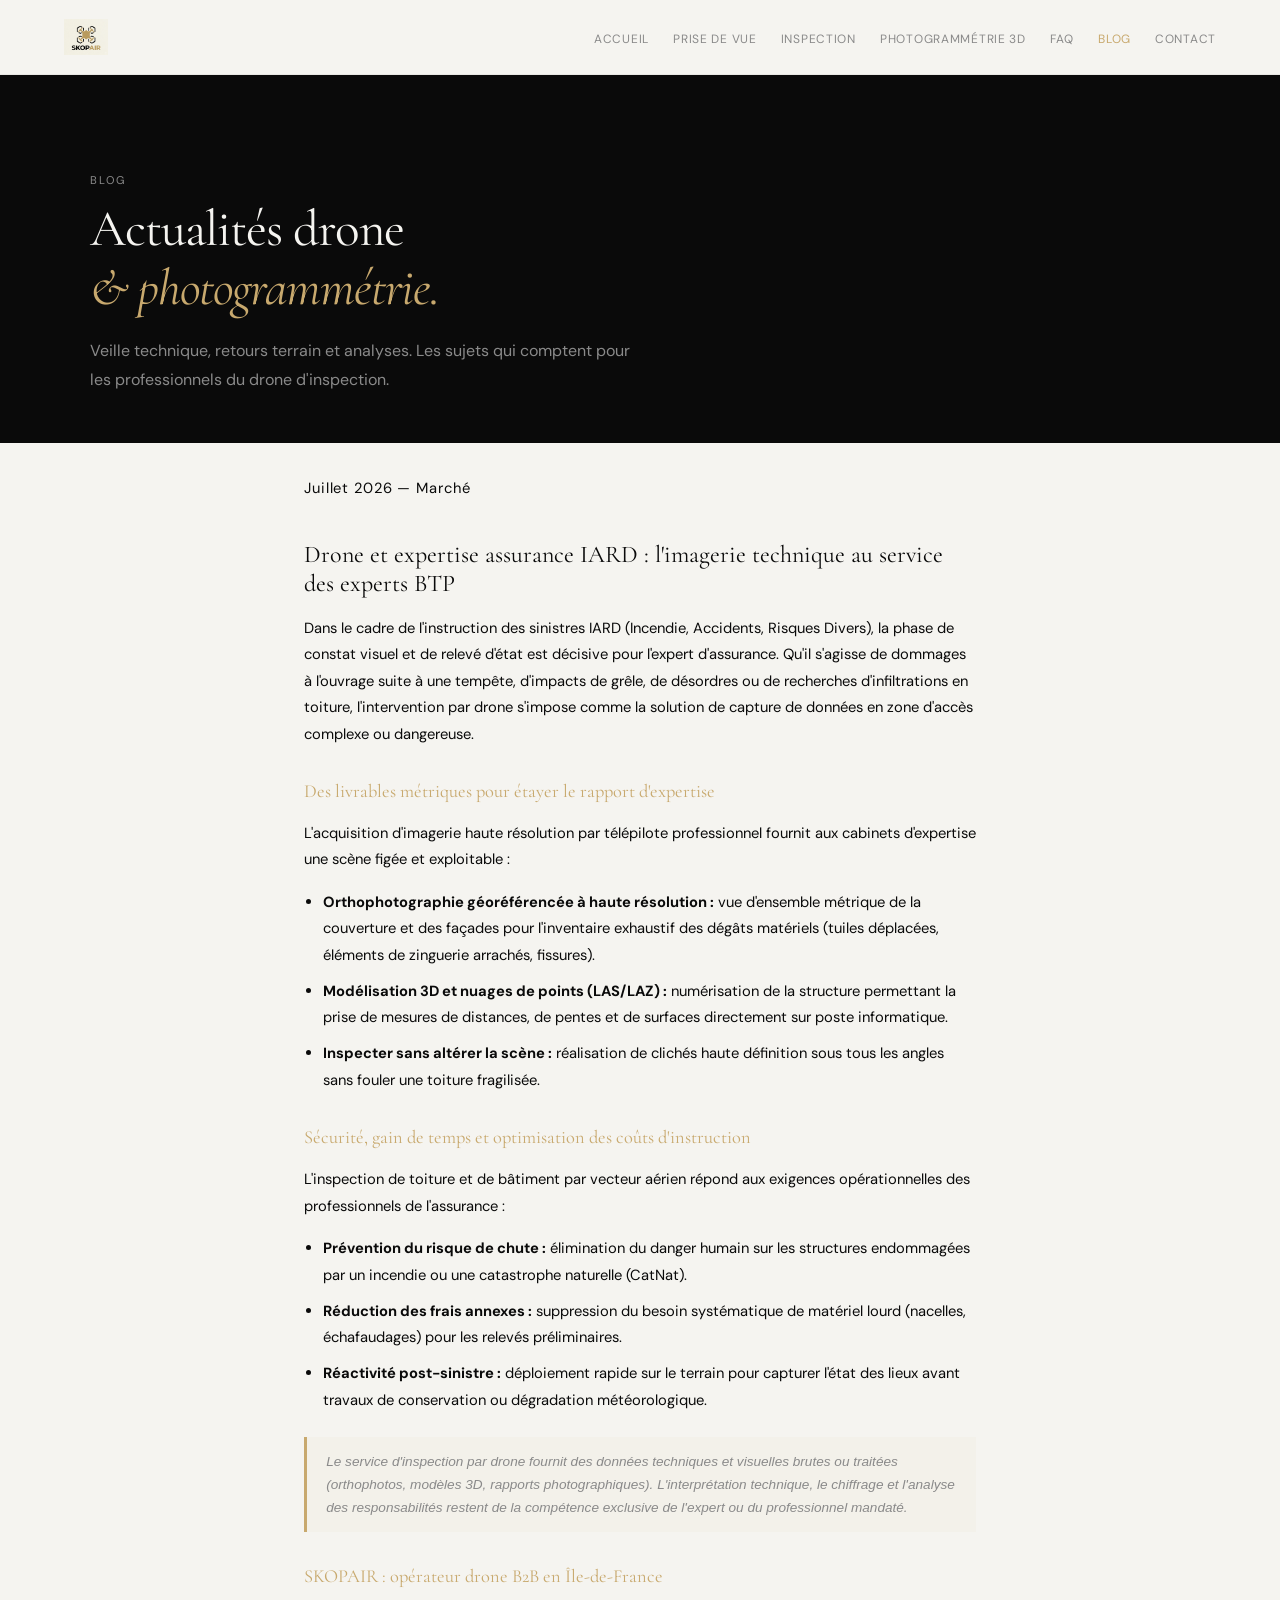
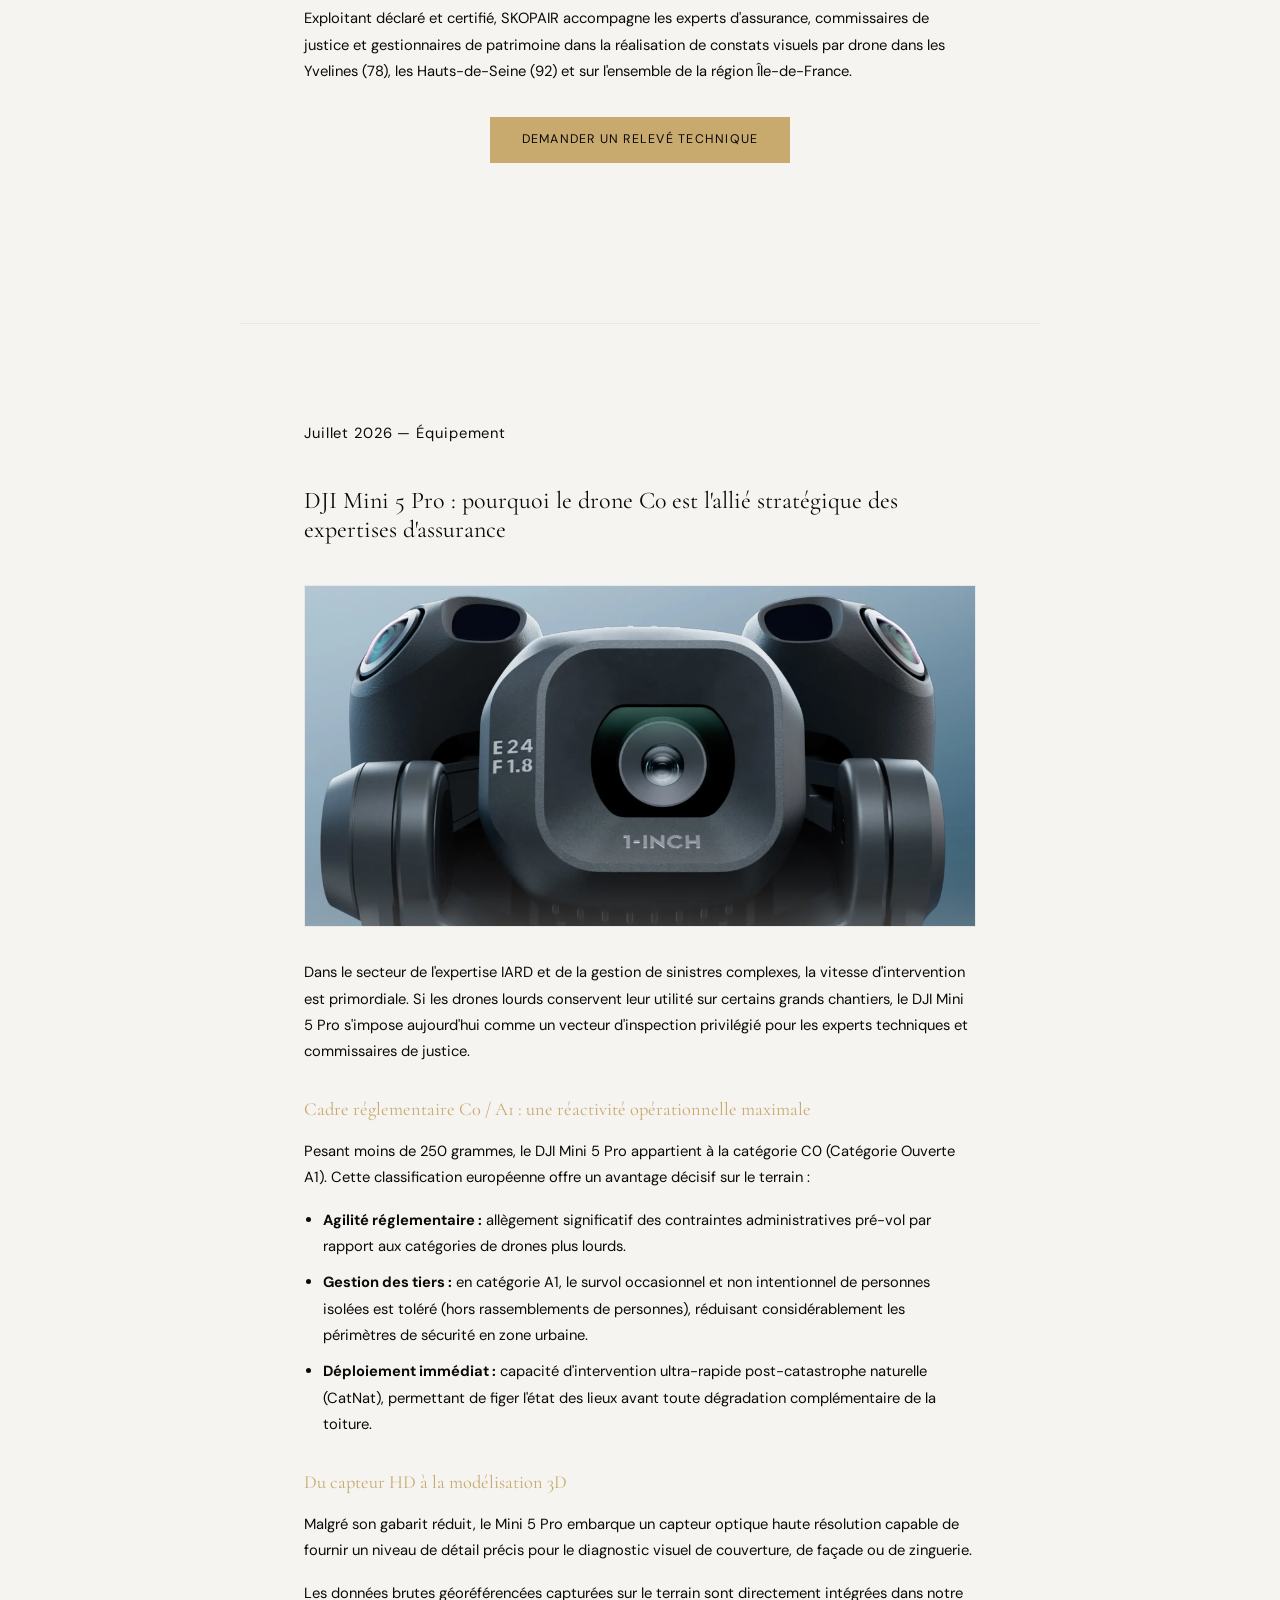
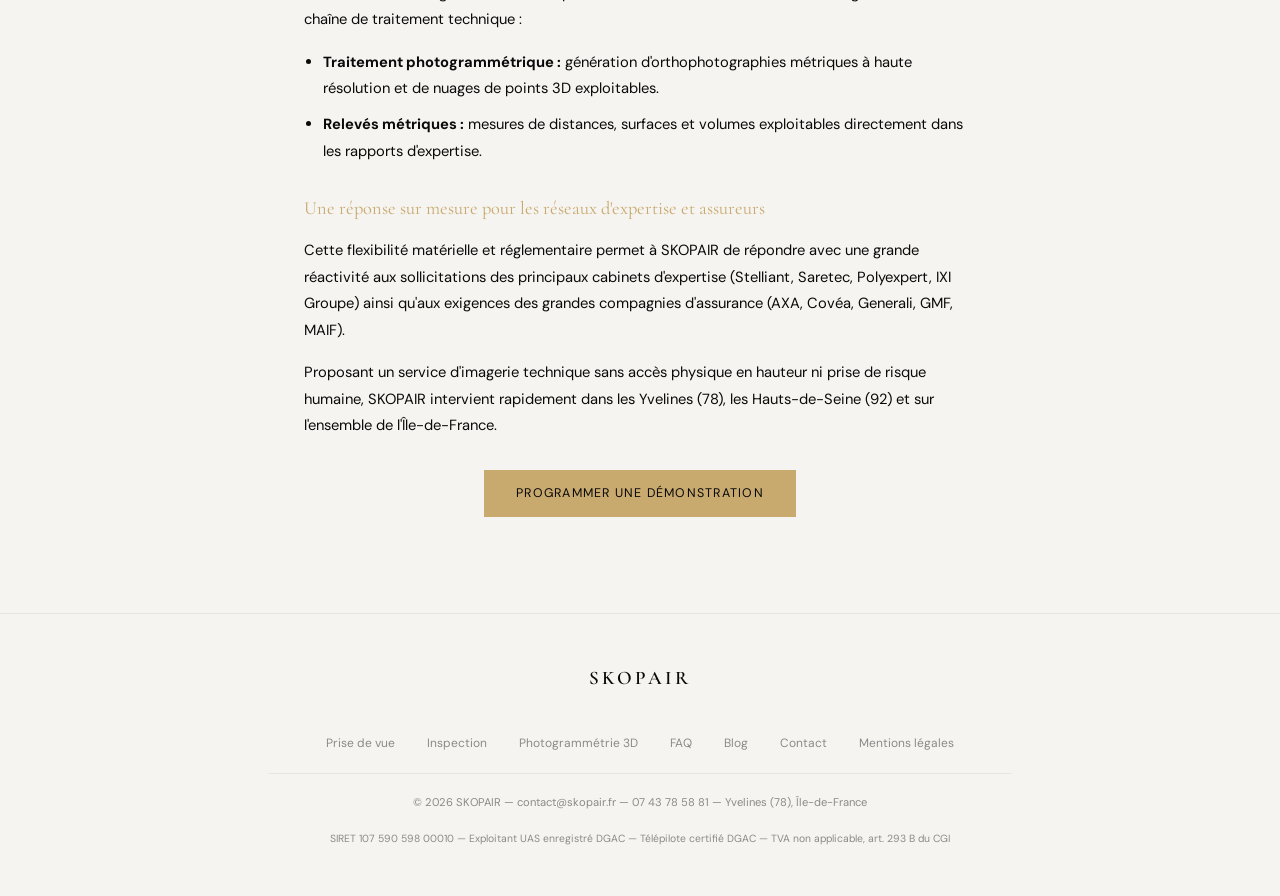
==== commit 69b76f0c: "Update blog.html" ====
--- a/blog.html
+++ b/blog.html
@@ -172,7 +172,7 @@
     <a href="mentions-legales.html">Mentions l&eacute;gales</a>
   </nav>
   <span class="footer-copy">&copy; 2026 SKOPAIR &mdash; contact@skopair.fr &mdash; 07&nbsp;43&nbsp;78&nbsp;58&nbsp;81 &mdash; Yvelines (78), &Icirc;le-de-France</span>
-  <span class="footer-legal">SIRET 107&nbsp;590&nbsp;598&nbsp;00015 &mdash; Exploitant UAS enregistr&eacute; DGAC &mdash; T&eacute;l&eacute;pilote certifi&eacute; DGAC &mdash; TVA non applicable, art.&nbsp;293&nbsp;B du CGI</span>
+  <span class="footer-legal">SIRET 107&nbsp;590&nbsp;598&nbsp;00010 &mdash; Exploitant UAS enregistr&eacute; DGAC &mdash; T&eacute;l&eacute;pilote certifi&eacute; DGAC &mdash; TVA non applicable, art.&nbsp;293&nbsp;B du CGI</span>
 </footer>
 
 <script>
